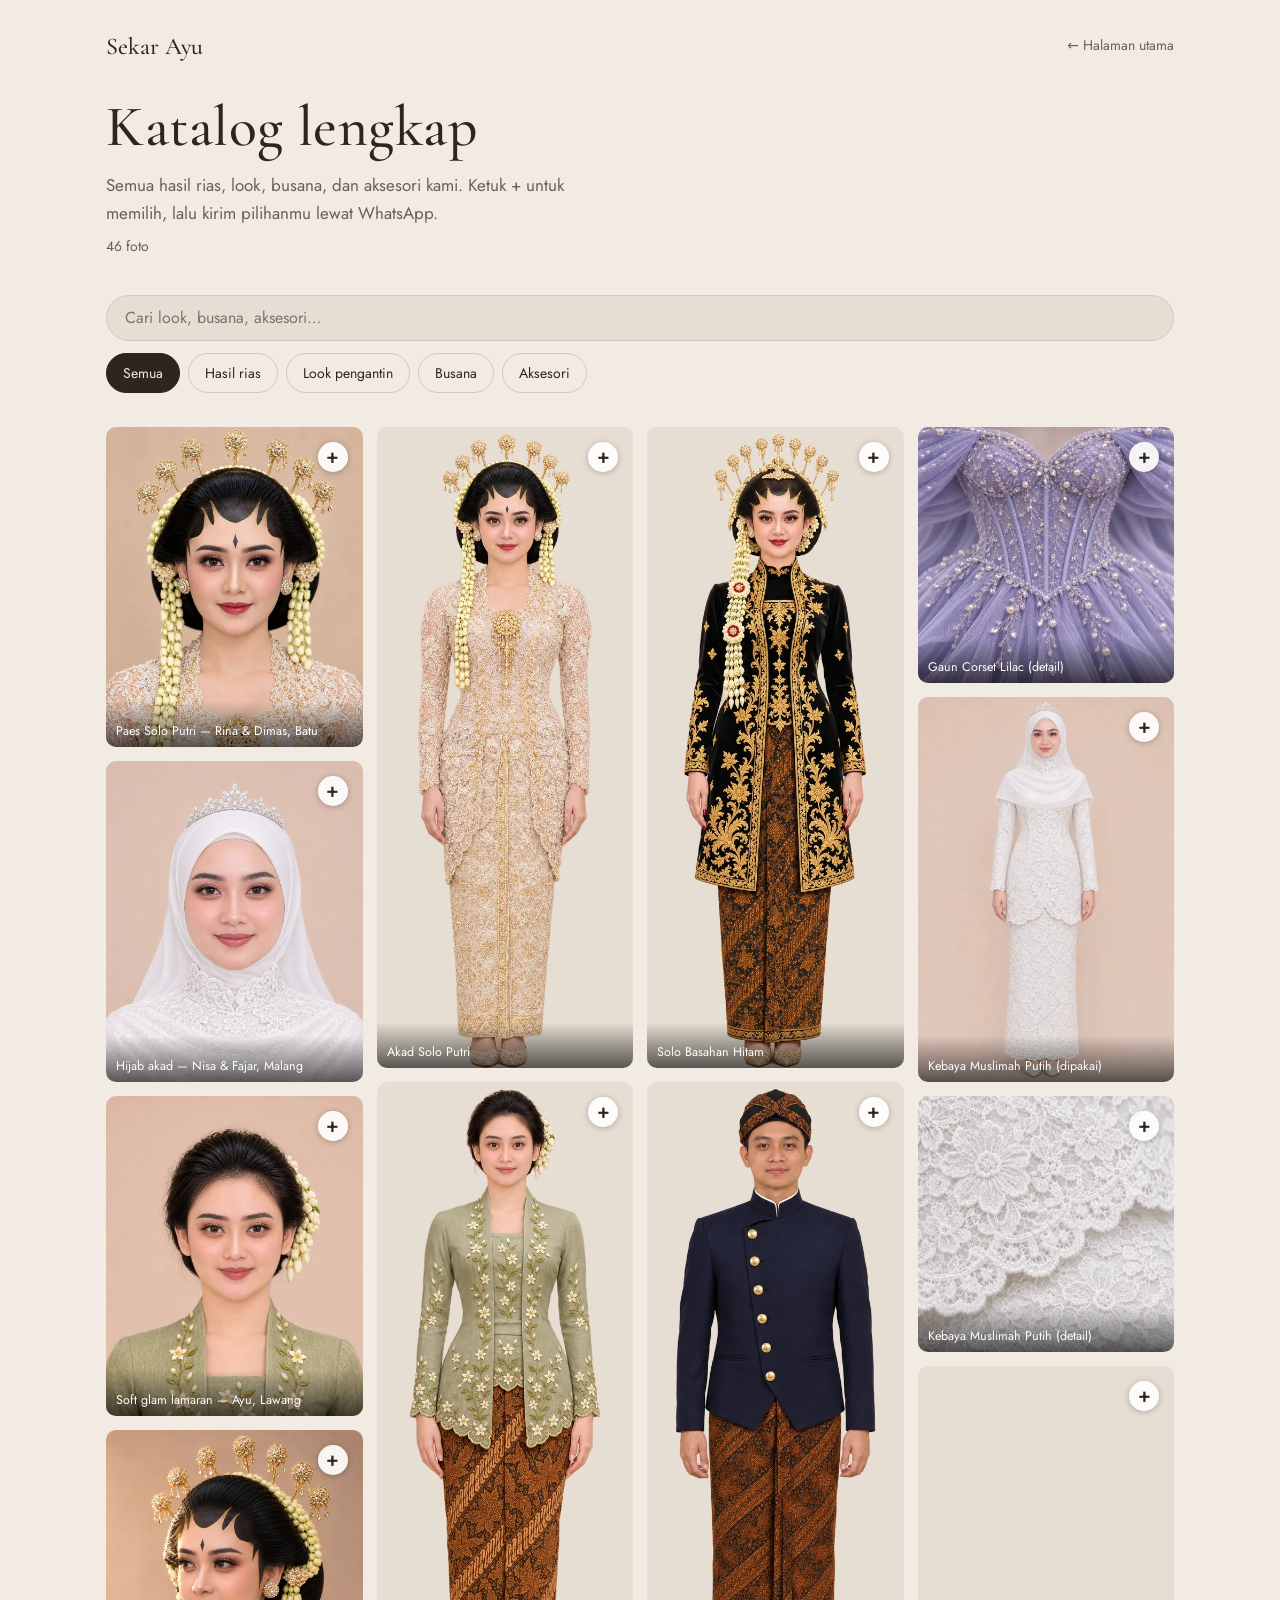
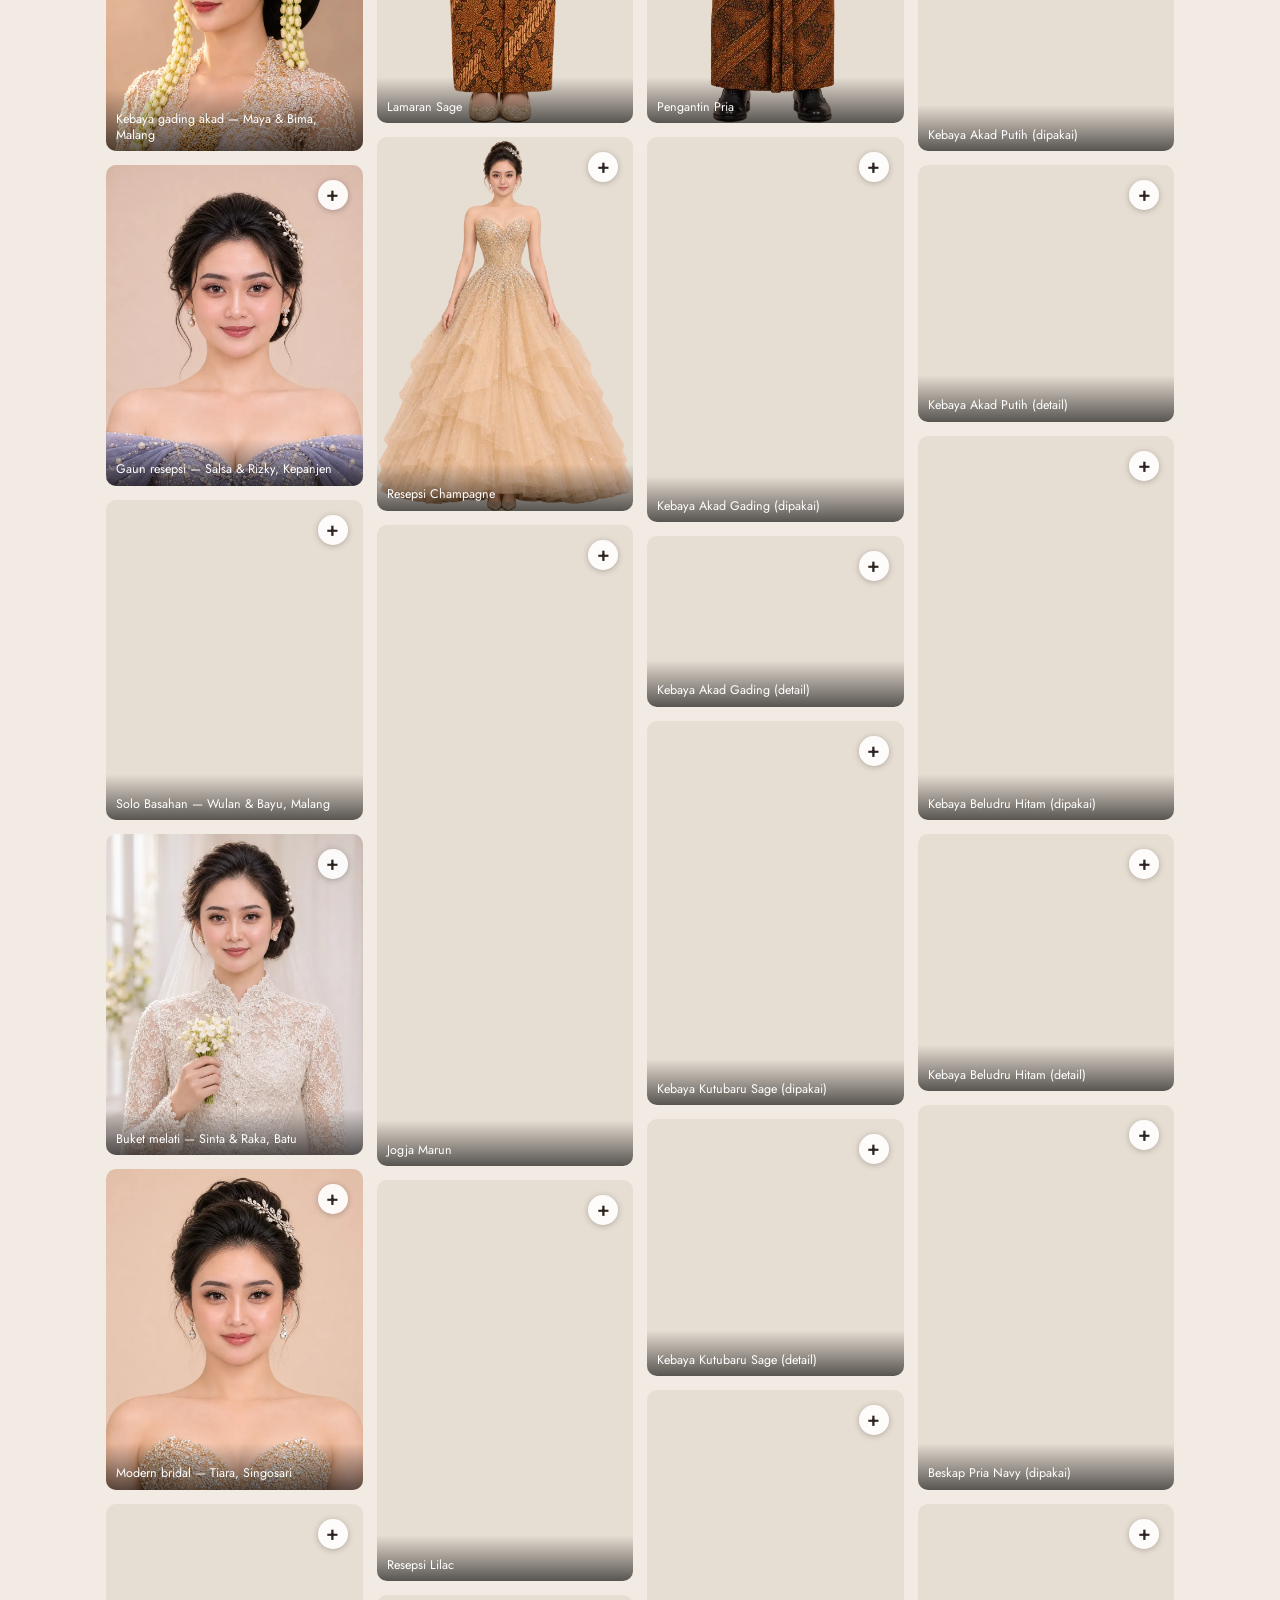
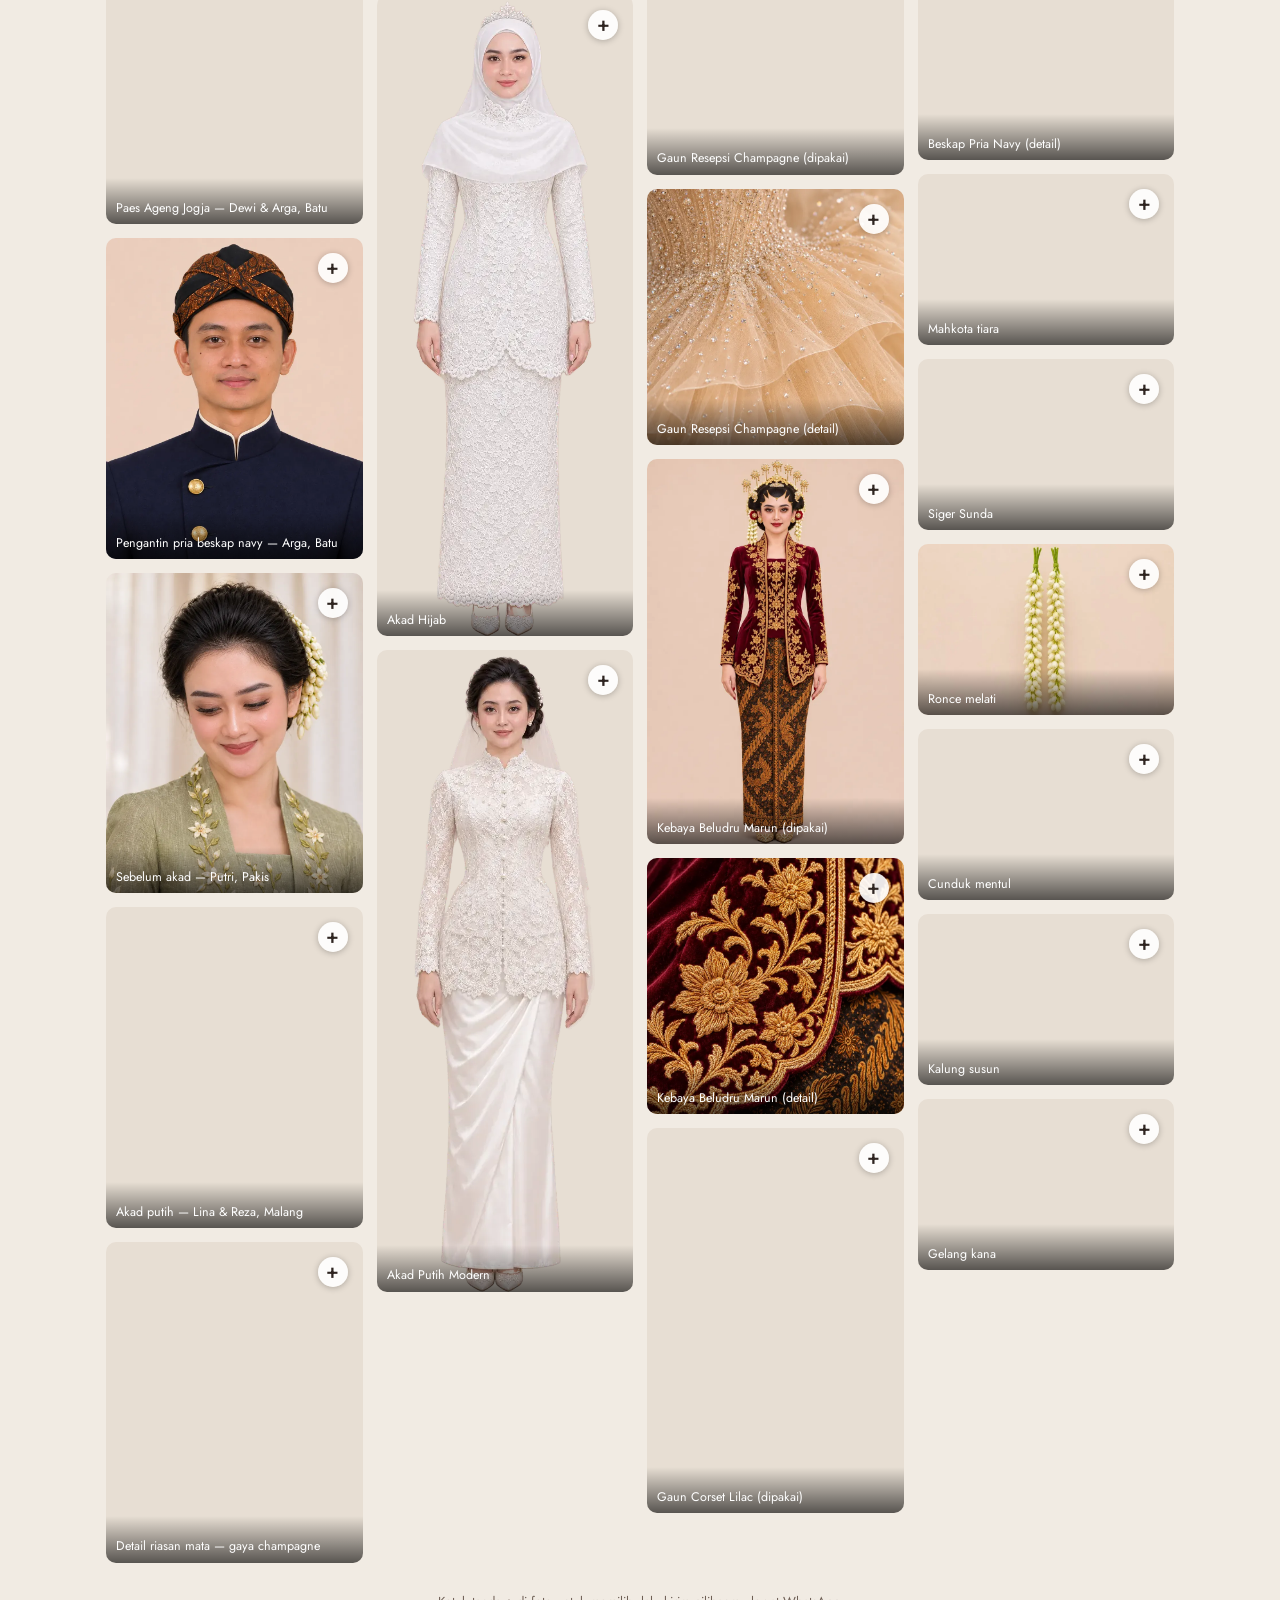
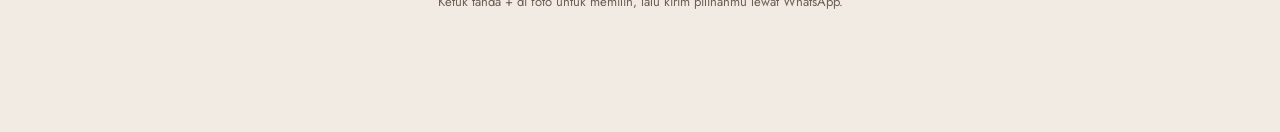
==== katalog.html @ 79b6143d "Add files via upload" ====
<!doctype html>
<html lang="id" data-tema="ivory">
<head>
<meta charset="utf-8">
<meta name="viewport" content="width=device-width, initial-scale=1, viewport-fit=cover">
<meta name="robots" content="index,follow">
<title>Katalog lengkap</title>
<meta name="description" content="Katalog lengkap hasil rias, look pengantin, busana, dan aksesori.">
<link rel="stylesheet" href="https://fonts.googleapis.com/css2?family=Cormorant+Garamond:wght@500;600&family=Jost:wght@300;400;500&display=swap">
<link rel="stylesheet" href="style.css">
<style>
  .kat { max-width: 1100px; margin: 0 auto; padding: calc(24px + env(safe-area-inset-top, 0px)) var(--gutter-r) calc(120px + env(safe-area-inset-bottom, 0px)) var(--gutter); }
  .kat-atas { display: flex; align-items: center; justify-content: space-between; gap: 12px; }
  .kat-brand { font: 500 24px var(--f-display); text-decoration: none; color: inherit; }
  .kat-kembali { font-size: 14px; color: var(--muted); text-decoration: none; min-height: 44px; display: inline-flex; align-items: center; }
  .kat-kepala { padding: 28px 0 8px; }
  .kat-kepala h1 { font-size: clamp(2.4rem, 8vw, 3.6rem); }
  .kat-hitung { color: var(--muted); font-size: 14px; margin-top: 8px; }
  .kat-alat { display: grid; gap: 12px; margin: 18px 0 20px; position: sticky; top: 0; z-index: 5; background: var(--bg); padding: 10px 0; }
  .kat-cari { width: 100%; min-height: 46px; border: 1px solid var(--line); border-radius: 999px; padding: 0 18px; background: var(--surface); color: var(--ink); font: 400 16px var(--f-body); }
  .kat-chip-baris { display: flex; gap: 8px; overflow-x: auto; padding-bottom: 4px; scrollbar-width: none; }
  .kat-chip-baris::-webkit-scrollbar { display: none; }
  .kat-chip { flex: none; min-height: 40px; padding: 0 16px; border-radius: 999px; border: 1px solid var(--line); background: transparent; color: var(--ink); font: 400 14px var(--f-body); cursor: pointer; }
  .kat-chip[aria-pressed="true"] { background: var(--ink); color: var(--bg); border-color: var(--ink); }
  .kat-grid { columns: 2; column-gap: 10px; }
  @media (min-width: 640px) { .kat-grid { columns: 3; column-gap: 14px; } }
  @media (min-width: 960px) { .kat-grid { columns: 4; } }
  .kat-kartu { break-inside: avoid; margin: 0 0 10px; position: relative; border-radius: 10px; overflow: hidden; background: var(--surface); }
  @media (min-width: 640px) { .kat-kartu { margin-bottom: 14px; } }
  .kat-buka { display: block; width: 100%; padding: 0; border: 0; background: none; cursor: zoom-in; }
  .kat-buka img { display: block; width: 100%; height: auto; }
  .kat-nama { position: absolute; left: 0; right: 0; bottom: 0; padding: 22px 10px 8px; color: #fff; font-size: 12.5px; line-height: 1.3; background: linear-gradient(transparent, rgba(0,0,0,.62)); pointer-events: none; text-align: left; }
  .kat-pilih { position: absolute; top: 8px; right: 8px; width: 44px; height: 44px; border-radius: 50%; border: 0; background: transparent; cursor: pointer; display: grid; place-items: center; }
  .kat-pilih span { width: 30px; height: 30px; border-radius: 50%; background: rgba(255,255,255,.9); color: #2E2420; display: grid; place-items: center; font: 500 20px/1 var(--f-body); box-shadow: 0 1px 6px rgba(0,0,0,.25); }
  .kat-pilih[aria-pressed="true"] span { background: var(--accent); color: var(--on-accent); }
  .kat-kartu.terpilih { outline: 3px solid var(--accent); outline-offset: -3px; }
  .kat-kosong { text-align: center; padding: 60px 0; color: var(--muted); display: grid; gap: 14px; justify-items: center; }
  .kat-bar { position: fixed; left: 0; right: 0; bottom: 0; z-index: 30; background: var(--bg); border-top: 1px solid var(--line); padding: 10px var(--gutter-r) calc(10px + env(safe-area-inset-bottom, 0px)) var(--gutter); display: none; }
  .kat-bar.tampil { display: block; }
  .kat-bar-isi { max-width: 1100px; margin: 0 auto; display: flex; gap: 10px; align-items: center; }
  .kat-bar-teks { flex: 1; font-size: 14px; line-height: 1.3; }
  .kat-bar-teks b { font-weight: 500; }
  .kat-hapus { background: none; border: 0; color: var(--muted); font: 400 14px var(--f-body); min-height: 44px; padding: 0 8px; cursor: pointer; text-decoration: underline; }
  .kat-lb { position: fixed; inset: 0; z-index: 80; background: rgba(20,14,10,.94); display: none; flex-direction: column; align-items: center; justify-content: center; padding: 56px 12px 16px; }
  .kat-lb.tampil { display: flex; }
  body.kat-lb-buka { overflow: hidden; }
  .kat-lb img { max-width: 100%; max-height: 72vh; max-height: 72svh; object-fit: contain; border-radius: 4px; user-select: none; -webkit-user-drag: none; }
  .kat-lb-cap { color: #fff; text-align: center; margin: 12px 0; font-size: 15px; max-width: 520px; }
  .kat-lb-cap small { display: block; opacity: .7; font-size: 13px; }
  .kat-lb-aksi { display: flex; gap: 10px; }
  .kat-lb-x, .kat-lb-p { position: absolute; border: 0; background: rgba(255,255,255,.14); color: #fff; width: 44px; height: 44px; border-radius: 50%; font-size: 24px; cursor: pointer; display: grid; place-items: center; }
  .kat-lb-x { top: 10px; right: 10px; } .kat-lb-p.k { left: 8px; top: 50%; } .kat-lb-p.n { right: 8px; top: 50%; }
  .kat-info { color: var(--muted); font-size: 13px; margin-top: 28px; text-align: center; }
  @media (prefers-reduced-motion: reduce) { * { scroll-behavior: auto !important; } }
</style>
</head>
<body>
<div class="kat">
  <div class="kat-atas">
    <a class="kat-brand" id="k-brand" href="index.html">Nama usaha</a>
    <a class="kat-kembali" href="index.html">← Halaman utama</a>
  </div>
  <header class="kat-kepala">
    <h1 id="k-judul">Katalog lengkap</h1>
    <p class="sub" id="k-sub"></p>
    <p class="kat-hitung" id="k-hitung" aria-live="polite"></p>
  </header>
  <div class="kat-alat" id="k-alat" hidden>
    <input class="kat-cari" id="k-cari" type="search" placeholder="Cari look, busana, aksesori…" aria-label="Cari di katalog" autocomplete="off">
    <div class="kat-chip-baris" id="k-chip" role="group" aria-label="Kategori"></div>
  </div>
  <div class="kat-grid" id="k-grid"></div>
  <div class="kat-kosong" id="k-kosong" hidden>
    <p id="k-kosong-teks">Belum ada foto di katalog.</p>
    <a class="btn btn-garis" href="index.html">Kembali ke halaman utama</a>
  </div>
  <p class="kat-info" id="k-info" hidden>Ketuk tanda + di foto untuk memilih, lalu kirim pilihanmu lewat WhatsApp.</p>
</div>

<div class="kat-bar" id="k-bar" role="region" aria-label="Pilihan kamu">
  <div class="kat-bar-isi">
    <div class="kat-bar-teks" id="k-bar-teks"></div>
    <button class="kat-hapus" id="k-hapus" type="button">Hapus</button>
    <a class="btn btn-kecil" id="k-kirim" href="#" target="_blank" rel="noopener">Kirim ke WhatsApp</a>
  </div>
</div>

<div class="kat-lb" id="k-lb" role="dialog" aria-modal="true" aria-label="Foto katalog">
  <button class="kat-lb-x" id="k-lb-x" type="button" aria-label="Tutup">×</button>
  <button class="kat-lb-p k" id="k-lb-k" type="button" aria-label="Foto sebelumnya">‹</button>
  <button class="kat-lb-p n" id="k-lb-n" type="button" aria-label="Foto berikutnya">›</button>
  <img id="k-lb-img" alt="">
  <p class="kat-lb-cap" id="k-lb-cap"></p>
  <div class="kat-lb-aksi"><button class="btn btn-kecil" id="k-lb-pilih" type="button">Pilih foto ini</button></div>
</div>

<script src="data.js"></script>
<script src="fitur.js"></script>
<script src="katalog-data.js"></script>
<script>
/* Halaman katalog lengkap (paket Premium). Foto dibuat dari folder katalog-asli lewat tools/buat_katalog.py → katalog-data.js.
   Pengaturan di data.js:  katalog: { judul, sub, indeks: true|false, tautan: true|false, maksPilihan: 20 } */
(function () {
  "use strict";
  var S = window.SITE, B = S.booking || {}, K = S.katalog || {}, DATA = window.MUA_KATALOG || { items: [], kategori: [] };
  var FITUR = window.MUA_FITUR ? window.MUA_FITUR.baca(S) : { katalog: true, statistik: true };
  var $ = function (s) { return document.querySelector(s); };
  var el = function (t, c, x) { var e = document.createElement(t); if (c) e.className = c; if (x != null) e.textContent = x; return e; };
  function store(k, v) { try { if (v === undefined) return localStorage.getItem(k); localStorage.setItem(k, v); } catch (e) { return null; } }

  document.documentElement.setAttribute("data-tema", S.tema || "ivory");
  document.title = (K.judul || "Katalog lengkap") + " — " + S.brand.nama;
  $("#k-brand").textContent = S.brand.nama;
  $("#k-judul").textContent = K.judul || "Katalog lengkap";
  $("#k-sub").textContent = K.sub || ""; $("#k-sub").hidden = !K.sub;
  if (K.indeks === false) $('meta[name="robots"]').setAttribute("content", "noindex,nofollow");   // katalog tertutup: tidak muncul di Google
  var meta = document.querySelector('meta[name="description"]');
  if (meta) meta.setAttribute("content", "Katalog lengkap " + S.brand.nama + ": hasil rias, look pengantin, busana, dan aksesori di " + S.brand.kota + ".");
  var base = (S.brand.url || "").replace(/\/?$/, "/");
  if (base !== "/" && K.indeks !== false) { var cn = document.createElement("link"); cn.rel = "canonical"; cn.href = base + "katalog.html"; document.head.appendChild(cn); }

  /* statistik anonim (jenis 'katalog' dan 'klik_wa'; sama seperti halaman lain) */
  var live = !!(B.supabaseUrl && B.supabaseAnonKey), vid = store("mua_vid");
  if (!vid) { vid = Math.random().toString(36).slice(2, 12) + Date.now().toString(36); store("mua_vid", vid); }
  function catat(jenis, label) {
    if (!FITUR.statistik || S.statistik === false || navigator.webdriver || store("mua_abaikan") === "1") return;
    label = label ? String(label).slice(0, 80) : null;
    if (live) {
      var k = B.supabaseAnonKey, h = { apikey: k, "Content-Type": "application/json", Prefer: "return=minimal" };
      if (/^eyJ/.test(k)) h.Authorization = "Bearer " + k;
      try { fetch(B.supabaseUrl.replace(/\/$/, "") + "/rest/v1/events", { method: "POST", keepalive: true, headers: h, body: JSON.stringify({ jenis: jenis, label: label, visitor: vid }) }).catch(function () {}); } catch (e) {}
    } else {
      var arr = []; try { arr = JSON.parse(store("mua_demo_events") || "[]"); } catch (e) {}
      arr.push({ t: Date.now(), jenis: jenis, label: label, visitor: vid }); store("mua_demo_events", JSON.stringify(arr.slice(-2000)));
    }
  }

  var items = DATA.items || [];
  if (!FITUR.katalog || !items.length) {
    var kosong = $("#k-kosong"); kosong.hidden = false;
    $("#k-kosong-teks").textContent = !FITUR.katalog ? "Katalog lengkap tersedia di paket Premium." : "Belum ada foto di katalog.";
    return;
  }
  var baru = true; try { baru = !sessionStorage.getItem("mua_kat_sesi"); sessionStorage.setItem("mua_kat_sesi", "1"); } catch (e) {}
  if (baru) catat("katalog", "dibuka");

  var MAKS = K.maksPilihan || 20, aktifKat = "", kata = "", tampil = [], idx = -1;
  var PILIH_KEY = "mua_katalog_pilih", pilih = [];
  try { pilih = JSON.parse(store(PILIH_KEY) || "[]").filter(function (id) { return items.some(function (i) { return i.id === id; }); }); } catch (e) {}
  function simpanPilih() { store(PILIH_KEY, JSON.stringify(pilih)); }
  function byId(id) { return items.filter(function (i) { return i.id === id; })[0]; }
  function terpilih(id) { return pilih.indexOf(id) >= 0; }

  $("#k-alat").hidden = false; $("#k-info").hidden = false;
  /* kategori */
  var kats = DATA.kategori && DATA.kategori.length ? DATA.kategori : items.reduce(function (a, i) { if (a.indexOf(i.kat) < 0) a.push(i.kat); return a; }, []);
  var chipBox = $("#k-chip");
  function chip(label, val) {
    var b = el("button", "kat-chip", label); b.type = "button"; b.setAttribute("aria-pressed", String(aktifKat === val)); b.dataset.val = val;
    b.addEventListener("click", function () { aktifKat = val; chipBox.querySelectorAll(".kat-chip").forEach(function (x) { x.setAttribute("aria-pressed", String(x.dataset.val === aktifKat)); }); gambar(); });
    chipBox.appendChild(b);
  }
  chip("Semua", ""); kats.forEach(function (k) { chip(k, k); });
  var t = null; $("#k-cari").addEventListener("input", function (e) { clearTimeout(t); var v = e.target.value; t = setTimeout(function () { kata = v.trim().toLowerCase(); gambar(); }, 120); });

  function gambar() {
    tampil = items.filter(function (i) { return (!aktifKat || i.kat === aktifKat) && (!kata || (i.nama + " " + i.kat).toLowerCase().indexOf(kata) >= 0); });
    var g = $("#k-grid"); g.textContent = "";
    tampil.forEach(function (it, n) {
      var f = el("figure", "kat-kartu" + (terpilih(it.id) ? " terpilih" : "")); f.dataset.id = it.id;
      var bt = el("button", "kat-buka"); bt.type = "button"; bt.setAttribute("aria-label", "Perbesar: " + it.nama);
      var im = el("img"); im.src = it.foto; im.alt = it.nama; im.loading = "lazy"; im.decoding = "async"; if (it.w && it.h) { im.width = it.w; im.height = it.h; }
      bt.appendChild(im); bt.addEventListener("click", function () { bukaLb(n); });
      var nm = el("figcaption", "kat-nama", it.nama);
      var p = el("button", "kat-pilih"); p.type = "button"; p.setAttribute("aria-pressed", String(terpilih(it.id))); p.setAttribute("aria-label", "Pilih " + it.nama);
      p.appendChild(el("span", null, terpilih(it.id) ? "✓" : "+"));
      p.addEventListener("click", function () { alih(it.id); });
      f.append(bt, nm, p); g.appendChild(f);
    });
    $("#k-hitung").textContent = tampil.length === items.length ? items.length + " foto" : tampil.length + " dari " + items.length + " foto";
    $("#k-kosong").hidden = tampil.length > 0; if (!tampil.length) $("#k-kosong-teks").textContent = "Tidak ada foto yang cocok dengan pencarian.";
    bar();
  }
  function alih(id) {
    var i = pilih.indexOf(id);
    if (i >= 0) pilih.splice(i, 1);
    else { if (pilih.length >= MAKS) { alert("Maksimal " + MAKS + " foto per pesan. Kirim dulu, lalu pilih lagi untuk yang berikutnya."); return; } pilih.push(id); }
    simpanPilih(); gambar(); lbUpdate();
  }
  function pesan() {
    var baris = pilih.map(function (id, n) { var it = byId(id); return (n + 1) + ". " + it.nama + " (" + it.kat + ")"; });
    return "Halo " + S.brand.nama + ", saya melihat katalog lengkap dan tertarik dengan:\n" + baris.join("\n") + "\n\nBisa tolong info ketersediaan tanggal dan paketnya? Terima kasih.";
  }
  function bar() {
    var b = $("#k-bar"); b.classList.toggle("tampil", pilih.length > 0);
    if (!pilih.length) return;
    $("#k-bar-teks").innerHTML = "<b>" + pilih.length + " foto dipilih</b><br><span style=\"color:var(--muted)\">dari maksimal " + MAKS + "</span>";
    $("#k-kirim").href = "https://wa.me/" + S.brand.whatsapp + "?text=" + encodeURIComponent(pesan());
  }
  $("#k-kirim").addEventListener("click", function () { catat("klik_wa", "Katalog: kirim " + pilih.length + " pilihan"); });
  $("#k-hapus").addEventListener("click", function () { pilih = []; simpanPilih(); gambar(); lbUpdate(); });

  /* lightbox */
  var lb = $("#k-lb"), lastFocus = null;
  function lbUpdate() {
    if (idx < 0) return; var it = tampil[idx]; if (!it) return;
    $("#k-lb-img").src = it.foto; $("#k-lb-img").alt = it.nama;
    $("#k-lb-cap").innerHTML = ""; var c = $("#k-lb-cap"); c.appendChild(document.createTextNode(it.nama)); c.appendChild(el("small", null, it.kat + " · " + (idx + 1) + " / " + tampil.length));
    $("#k-lb-pilih").textContent = terpilih(it.id) ? "✓ Terpilih (ketuk untuk batal)" : "Pilih foto ini";
  }
  function bukaLb(n) { lastFocus = document.activeElement; idx = n; lb.classList.add("tampil"); document.body.classList.add("kat-lb-buka"); lbUpdate(); $("#k-lb-x").focus(); }
  function tutupLb() { lb.classList.remove("tampil"); document.body.classList.remove("kat-lb-buka"); idx = -1; try { lastFocus && lastFocus.focus(); } catch (e) {} }
  function geser(d) { if (!tampil.length) return; idx = (idx + d + tampil.length) % tampil.length; lbUpdate(); }
  $("#k-lb-x").addEventListener("click", tutupLb); $("#k-lb-k").addEventListener("click", function () { geser(-1); }); $("#k-lb-n").addEventListener("click", function () { geser(1); });
  $("#k-lb-pilih").addEventListener("click", function () { if (tampil[idx]) alih(tampil[idx].id); });
  lb.addEventListener("click", function (e) { if (e.target === lb) tutupLb(); });
  document.addEventListener("keydown", function (e) {
    if (idx < 0) return;
    if (e.key === "Escape") tutupLb(); else if (e.key === "ArrowLeft") geser(-1); else if (e.key === "ArrowRight") geser(1);
    else if (e.key === "Tab") { var f = lb.querySelectorAll("button"), first = f[0], last = f[f.length - 1]; if (e.shiftKey && document.activeElement === first) { e.preventDefault(); last.focus(); } else if (!e.shiftKey && document.activeElement === last) { e.preventDefault(); first.focus(); } }
  });
  var sx = null; lb.addEventListener("touchstart", function (e) { sx = e.touches[0].clientX; }, { passive: true });
  lb.addEventListener("touchend", function (e) { if (sx == null) return; var dx = e.changedTouches[0].clientX - sx; if (Math.abs(dx) > 50) geser(dx < 0 ? 1 : -1); sx = null; });

  gambar();
})();
</script>
</body>
</html>
---- style.css ----
/* Layout: hero tengah (slider sebelum/sesudah) → barisan look → isi editorial satu kolom.
   Tema dipilih lewat data-tema di <html>; semua warna berasal dari token di bawah. */
:root, [data-tema="ivory"] {
  --bg: #F1EBE3;        /* kertas gading */
  --surface: #E7DED3;   /* kain blacu */
  --ink: #2E2420;       /* sogan tua */
  --muted: #6E5F55;
  --accent: #7D5C2C;    /* emas prada (kontras ≥4.5:1) */
  --on-accent: #FBF7F1;
  --line: #D5C8B8;
  --scrim: rgba(46, 36, 32, .42);
  color-scheme: light;
}
[data-tema="blush"] {
  --bg: #F5EBE8; --surface: #ECDAD5; --ink: #3A2629; --muted: #74585B;
  --accent: #984E58; --on-accent: #FFF8F6; --line: #E2CBC6; --scrim: rgba(58, 38, 41, .42);
}
[data-tema="sogan"] {
  --bg: #EADFCF; --surface: #DDCCB3; --ink: #35200F; --muted: #674B30;
  --accent: #84531F; --on-accent: #FFF6E8; --line: #CBB596; --scrim: rgba(53, 32, 15, .45);
}
[data-tema="noir"] {
  --bg: #161312; --surface: #221D1A; --ink: #EEE5D8; --muted: #A49686;
  --accent: #C9A45E; --on-accent: #1A1512; --line: #3A322C; --scrim: rgba(0, 0, 0, .6);
  color-scheme: dark;
}
:root {
  --f-display: "Cormorant Garamond", "Cormorant", "Didot", Georgia, serif;
  --f-body: "Jost", "Avenir Next", "Segoe UI", system-ui, sans-serif;
  --gutter: max(16px, env(safe-area-inset-left, 0px));
  --gutter-r: max(16px, env(safe-area-inset-right, 0px));
  --header-h: 60px;
  --maks: 1120px;
  --ease: cubic-bezier(.22, .7, .2, 1);
}

*, *::before, *::after { box-sizing: border-box; }
html { scroll-behavior: smooth; scroll-padding-top: var(--header-h); }
body {
  margin: 0; background: var(--bg); color: var(--ink);
  font: 400 17px/1.65 var(--f-body);
  -webkit-font-smoothing: antialiased;
  transition: background-color .4s, color .4s;
}
img { max-width: 100%; display: block; }
a { color: inherit; }
h1, h2, h3 { font-family: var(--f-display); font-weight: 500; line-height: 1.1; margin: 0; text-wrap: balance; letter-spacing: .01em; }
h2 { font-size: clamp(2.3rem, 5.4vw, 3.5rem); }
p { margin: 0; }
:focus-visible { outline: 2px solid var(--accent); outline-offset: 3px; }
[hidden] { display: none !important; }

.isi { max-width: var(--maks); margin-inline: auto; padding-left: var(--gutter); padding-right: var(--gutter-r); }
.blok { padding-block: clamp(64px, 10vw, 120px); }
.sub { color: var(--muted); margin-top: 12px; max-width: 52ch; }

/* ---------- tombol ---------- */
.btn {
  display: inline-flex; align-items: center; justify-content: center; gap: 8px;
  min-height: 48px; padding: 0 26px; border: 1px solid var(--accent); border-radius: 999px;
  background: var(--accent); color: var(--on-accent); font: 500 15px/1 var(--f-body); letter-spacing: .02em;
  text-decoration: none; cursor: pointer; transition: transform .2s var(--ease), background-color .2s;
}
.btn:hover { transform: translateY(-1px); }
.btn-garis { background: transparent; color: var(--ink); border-color: var(--line); }
.btn-kecil { min-height: 44px; padding: 0 18px; font-size: 14px; }
.btn-lebar { width: 100%; }
.ikon {
  width: 44px; height: 44px; border-radius: 50%; border: 1px solid var(--line); background: transparent;
  color: var(--ink); font-size: 24px; line-height: 1; cursor: pointer;
}
.ikon:hover { border-color: var(--accent); }

/* ---------- header ---------- */
body::before { content: ""; position: fixed; top: 0; right: 0; left: 0; height: env(safe-area-inset-top, 0px); z-index: 40; background: var(--bg); }
.top {
  position: sticky; top: env(safe-area-inset-top, 0px); z-index: 30;
  background: var(--bg); background: color-mix(in srgb, var(--bg) 88%, transparent);
  backdrop-filter: blur(10px); -webkit-backdrop-filter: blur(10px);
  border-bottom: 1px solid var(--line);
}
.top-in { height: var(--header-h); max-width: var(--maks); margin-inline: auto; padding-left: var(--gutter); padding-right: var(--gutter-r);
  display: flex; align-items: center; justify-content: space-between; gap: 16px; }
.logo { text-decoration: none; display: flex; align-items: baseline; gap: 8px; font-family: var(--f-display); font-weight: 600; font-size: 29px; white-space: nowrap; }
.logo small { font-family: var(--f-body); font-size: 12px; color: var(--muted); letter-spacing: .08em; }
.nav { display: flex; gap: 28px; font-size: 15px; }
.nav a { text-decoration: none; color: var(--muted); }
.nav a:hover { color: var(--ink); }
@media (max-width: 760px) { .nav { display: none; } .logo small { display: none; } }

/* ---------- hero: sebelum / sesudah ---------- */
.hero { padding: clamp(32px, 6vw, 64px) var(--gutter-r) clamp(48px, 7vw, 80px) var(--gutter); display: grid; justify-items: center; text-align: center; gap: 24px; }
.hero-teks { display: grid; gap: 12px; max-width: 760px; }
.hero-kota { color: var(--muted); font-size: 15px; letter-spacing: .06em; }
.hero h1 { font-size: clamp(2.5rem, 7vw, 5rem); }
.ba {
  --pos: 50%;
  position: relative; width: min(100%, 560px); aspect-ratio: 4 / 5; max-width: 100%;
  overflow: hidden; border-radius: 280px 280px 6px 6px;   /* lengkung gapura/cermin rias */
  background: var(--surface); cursor: ew-resize; touch-action: pan-y; user-select: none; -webkit-user-select: none;
}
.ba-img { position: absolute; top: 0; right: 0; bottom: 0; left: 0; width: 100%; height: 100%; object-fit: cover; pointer-events: none; }
.ba-atas { position: absolute; top: 0; right: 0; bottom: 0; left: 0; clip-path: inset(0 calc(100% - var(--pos)) 0 0); }
.ba-garis { position: absolute; top: 0; bottom: 0; left: var(--pos); width: 2px; margin-left: -1px; background: #fff; box-shadow: 0 0 0 1px rgba(0,0,0,.06); }
.ba-pegangan {
  position: absolute; top: 58%; left: 50%; width: 52px; height: 52px; margin: -26px 0 0 -26px; border-radius: 50%;
  background: #fff; box-shadow: 0 4px 18px rgba(0,0,0,.18);
}
.ba-pegangan::before, .ba-pegangan::after {
  content: ""; position: absolute; top: 50%; width: 0; height: 0; border: 7px solid transparent; margin-top: -7px;
}
.ba-pegangan::before { left: 9px; border-right-color: #2E2420; }
.ba-pegangan::after { right: 9px; border-left-color: #2E2420; }
.ba-label { position: absolute; bottom: 16px; padding: 6px 14px; border-radius: 999px; font-size: 13px; letter-spacing: .04em;
  background: rgba(255,255,255,.82); color: #2E2420; transition: opacity .2s; }
.ba-label-kiri { left: 16px; }
.ba-label-kanan { right: 16px; }
.ba-range { position: absolute; width: 1px; height: 1px; opacity: 0; pointer-events: none; }
.ba:has(.ba-range:focus-visible) { outline: 2px solid var(--accent); outline-offset: 4px; }
.hero-samping { display: grid; gap: 20px; justify-items: center; }
.hero-ket { display: grid; gap: 4px; color: var(--muted); font-size: 14px; }
.hero-ket > span:first-child { color: var(--ink); }
.hero-petunjuk { font-size: 13px; opacity: .85; max-width: 30ch; }
.hero-aksi { display: flex; flex-wrap: wrap; justify-content: center; gap: 12px; }
.ba { border-radius: 50% 50% 6px 6px / 26% 26% 6px 6px; }   /* lengkung cermin rias */
@media (min-width: 1000px) {
  .hero {
    grid-template-columns: minmax(0, 1fr) auto minmax(0, 1fr); align-items: end; text-align: left; gap: 48px;
    max-width: 1320px; margin-inline: auto; padding-top: 32px;
  }
  .hero-teks { align-self: center; justify-self: start; }
  .hero h1 { font-size: clamp(2.8rem, 4.2vw, 4.2rem); }
  .ba { width: min(540px, calc((100vh - var(--header-h) - 72px) * .8)); width: min(540px, calc((100svh - var(--header-h) - 72px) * .8)); }
  .hero-samping { justify-items: start; padding-bottom: 8px; }
  .hero-aksi { flex-direction: column; align-items: stretch; justify-content: start; }
}

/* ---------- tentang ---------- */
.tentang { border-top: 1px solid var(--line); }
.tentang-grid { display: grid; gap: 28px 64px; grid-template-columns: 1fr; }
.tentang-teks { display: grid; gap: 16px; max-width: 60ch; }
.keahlian { list-style: none; margin: 0; padding: 0; display: flex; flex-wrap: wrap; gap: 8px; }
.keahlian li { padding: 6px 14px; border: 1px solid var(--line); border-radius: 999px; font-size: 14px; color: var(--muted); }
@media (min-width: 860px) {
  .tentang-grid { grid-template-columns: 5fr 7fr; }
  .tentang-grid h2 { grid-row: span 2; }
}

/* ---------- paket (daftar harga bergaya menu) ---------- */
.paket { margin-top: 40px; border-top: 1px solid var(--ink); }
.paket-row { display: grid; gap: 8px 32px; padding-block: 28px; border-bottom: 1px solid var(--line); grid-template-columns: 1fr; }
.paket-nama { font-family: var(--f-display); font-weight: 600; font-size: 2.1rem; }
.paket-catatan { font-size: 13px; color: var(--accent); margin-top: 4px; }
.paket-isi { margin: 0; padding: 0; list-style: none; color: var(--muted); font-size: 15px; display: grid; gap: 2px; }
.paket-harga { font-variant-numeric: tabular-nums; white-space: nowrap; }
.paket-harga small { display: block; font-size: 12px; color: var(--muted); }
.paket-harga strong { font-weight: 400; font-size: 1.25rem; }
@media (min-width: 800px) {
  .paket-row { grid-template-columns: 4fr 5fr 3fr; align-items: start; }
  .paket-harga { text-align: right; }
}

/* ---------- look: barisan pengantin ---------- */
.look { background: var(--surface); border-block: 1px solid var(--line); }
.look-wrap { display: grid; grid-template-columns: 1fr; max-width: 1320px; margin-inline: auto; }
.look-stage {
  position: relative; overflow: hidden; isolation: isolate; height: max(540px, min(76vh, 720px)); height: max(540px, min(76svh, 720px));
  touch-action: pan-y; user-select: none; -webkit-user-select: none;
}
.look-head { position: absolute; z-index: 30; top: 24px; left: var(--gutter); right: var(--gutter-r); display: grid; gap: 6px; transition: opacity .4s; }
.look-head p { color: var(--muted); font-size: 14px; max-width: 34ch; }
.look-track { position: absolute; top: 0; right: 0; bottom: 72px; left: 0; }
.look-model {
  position: absolute; bottom: 0; left: 50%; height: 74%; aspect-ratio: 2 / 5; max-width: none;
  padding: 0; border: 0; background: none; cursor: pointer;
  transform-origin: 50% 100%; transform: translateX(-50%);
  transition: transform .8s var(--ease), filter .6s, opacity .6s;
}
.look-model img { width: 100%; height: 100%; object-fit: contain; object-position: 50% 100%; pointer-events: none; position: relative; z-index: 1; }
.look-model::after {
  content: ""; position: absolute; left: 18%; right: 18%; bottom: -8px; height: 18px; border-radius: 50%;
  background: radial-gradient(closest-side, rgba(40, 28, 20, .22), transparent); z-index: 0;
}
.look-model[data-k="0"] { cursor: zoom-in; }
.look-model.lompat { transition: none; }
.look-stage.fokus .look-head { opacity: 0; }
.look-stage.fokus .look-model:not([data-k="0"]) { opacity: 0 !important; pointer-events: none; }
.look-stage.fokus .look-model[data-k="0"] { cursor: zoom-out; }
.look-fokus { position: absolute; z-index: 31; top: 20px; left: var(--gutter); right: var(--gutter-r); display: flex; align-items: center; justify-content: space-between; gap: 12px; }
.look-fokus span { color: var(--muted); font-variant-numeric: tabular-nums; font-size: 13px; letter-spacing: .08em; margin-right: 8px; }
.look-fokus strong { font-family: var(--f-display); font-weight: 500; font-size: 2rem; }
.look-nav { position: absolute; z-index: 30; bottom: 14px; left: 50%; transform: translateX(-50%); display: flex; align-items: center; gap: 14px; }
.look-hitung { white-space: nowrap; font-variant-numeric: tabular-nums; font-size: 14px; color: var(--muted); min-width: 5ch; text-align: center; letter-spacing: .06em; }

.look-side { padding: 28px var(--gutter-r) 40px var(--gutter); background: var(--bg); }
.look-side-judul { font-size: 13px; color: var(--muted); letter-spacing: .06em; padding-bottom: 12px; border-bottom: 1px solid var(--line); margin-bottom: 18px; }
.look-side-isi { display: grid; gap: 12px; }
.look-side-isi.ganti { animation: pudar .45s; }
.look-kat { font-size: 13px; color: var(--accent); }
.look-side h3 { font-size: 2.2rem; }
.look-ringkas { color: var(--muted); font-size: 15px; }
.look-items { list-style: none; margin: 6px 0 0; padding: 0; border-top: 1px solid var(--line); }
.look-items li { border-bottom: 1px solid var(--line); }
.look-item { width: 100%; display: grid; grid-template-columns: 56px minmax(0, 1fr) auto; align-items: center; gap: 14px; padding: 10px 0;
  background: none; border: 0; color: var(--ink); text-align: left; font: inherit; }
button.look-item { cursor: pointer; }
button.look-item:hover .look-item-nama { text-decoration: underline; text-underline-offset: 3px; }
.look-item-foto { width: 56px; height: 56px; border-radius: 4px; background: var(--surface); overflow: hidden; display: grid; place-items: center; }
.look-item-foto img { width: 100%; height: 100%; object-fit: cover; }
.look-item-foto img.contain { object-fit: contain; padding: 4px; }
.look-item-foto span { font-family: var(--f-display); font-weight: 500; font-size: 1.55rem; color: var(--muted); }
.look-item small { display: block; font-size: 12px; color: var(--muted); }
.look-item-nama { font-size: 15px; }
.look-item-panah { color: var(--muted); font-size: 20px; }
.look-harga { font-variant-numeric: tabular-nums; margin-top: 6px; }
.look-harga small { color: var(--muted); font-size: 13px; margin-right: 6px; }
.rak-nomor { font-variant-numeric: tabular-nums; font-size: 13px; color: var(--muted); letter-spacing: .1em; }
@media (min-width: 960px) {
  .look-wrap { grid-template-columns: minmax(0, 1fr) 360px; }
  .look-stage { height: max(600px, min(calc(100vh - var(--header-h)), 820px)); height: max(600px, min(calc(100svh - var(--header-h)), 820px)); }
  .look-model { height: 80%; }
  .look-head { top: 40px; }
  .look-side { border-left: 1px solid var(--line); padding: 40px 32px; align-self: stretch; display: grid; align-content: center; }
}
@media (max-width: 959px) {
  .look-head h2 { font-size: 2rem; }
  .look-head p { font-size: 13px; }
}

/* ---------- panel detail ---------- */
.panel-latar { position: fixed; top: 0; right: 0; bottom: 0; left: 0; z-index: 50; background: var(--scrim); }
.panel {
  position: fixed; z-index: 51; background: var(--bg); color: var(--ink); overflow-y: auto;
  right: 0; top: 0; bottom: 0; width: min(520px, 100%);
  padding: calc(20px + env(safe-area-inset-top, 0px)) max(24px, env(safe-area-inset-right, 0px)) calc(24px + env(safe-area-inset-bottom, 0px)) 24px;
  animation: masukKanan .45s var(--ease);
}
@keyframes masukKanan { from { transform: translateX(40px); opacity: 0; } }
@keyframes masukBawah { from { transform: translateY(60px); opacity: 0; } }
@media (max-width: 640px) {
  .panel { top: auto; width: 100%; max-height: 90vh; max-height: 90svh; border-radius: 20px 20px 0 0; animation-name: masukBawah;
    padding-left: max(20px, env(safe-area-inset-left, 0px)); padding-right: max(20px, env(safe-area-inset-right, 0px)); }
}
.panel-tutup { display: flex; gap: 6px; align-items: center; margin-left: auto; background: none; border: 0; color: var(--muted); font: 14px var(--f-body); cursor: pointer; min-height: 40px; }
.panel-tutup span { font-size: 22px; }
.panel-isi { display: grid; gap: 14px; }
.panel h3 { font-size: 2.4rem; }
.panel p { color: var(--muted); }
.spek { display: grid; grid-template-columns: auto 1fr; gap: 6px 20px; margin: 4px 0 0; font-size: 15px; padding-block: 14px; border-block: 1px solid var(--line); }
.spek dt { color: var(--muted); }
.spek dd { margin: 0; font-variant-numeric: tabular-nums; }
.tab { display: flex; gap: 20px; border-bottom: 1px solid var(--line); overflow-x: auto; }
.tab button { background: none; border: 0; padding: 10px 0; font: 400 15px var(--f-body); color: var(--muted); cursor: pointer; border-bottom: 2px solid transparent; margin-bottom: -1px; white-space: nowrap; }
.tab button[aria-selected="true"] { color: var(--ink); border-color: var(--accent); }
.tab-foto { aspect-ratio: 300 / 440; background: var(--surface); border-radius: 4px; overflow: hidden; max-width: 100%; }
.tab-foto img { width: 100%; height: 100%; object-fit: cover; animation: pudar .35s; }
@keyframes pudar { from { opacity: 0; } }

/* ---------- aksesori ---------- */
.aks { margin-top: 40px; display: grid; gap: 28px 20px; grid-template-columns: repeat(2, minmax(0, 1fr)); }
.aks figure { margin: 0; display: grid; gap: 10px; }
.aks .aks-foto { background: var(--surface); aspect-ratio: 10 / 7; display: grid; place-items: center; border-radius: 4px; overflow: hidden; max-width: 100%; }
.aks .aks-foto img { width: 100%; height: 100%; object-fit: contain; }
.aks .aks-foto img[src$=".svg"] { padding: 14px; }
.aks .aks-foto img[src$=".jpg"], .aks .aks-foto img[src$=".webp"] { object-fit: cover; }
.aks figcaption strong { font-weight: 500; display: block; }
.aks figcaption span { font-size: 14px; color: var(--muted); }
@media (min-width: 760px) { .aks { grid-template-columns: repeat(3, minmax(0, 1fr)); } }

/* ---------- galeri ---------- */
.galeri { margin-top: 40px; display: grid; gap: 16px; grid-template-columns: repeat(2, minmax(0, 1fr)); }
.galeri figure { margin: 0; display: grid; gap: 8px; }
.galeri img { aspect-ratio: 4 / 5; width: 100%; object-fit: cover; border-radius: 4px; background: var(--surface); }
.galeri figcaption { font-size: 13px; color: var(--muted); }
@media (min-width: 760px) {
  .galeri { grid-template-columns: repeat(3, minmax(0, 1fr)); gap: 24px; }
  .galeri figure:nth-child(3n+2) { transform: translateY(40px); }
  .galeri { padding-bottom: 40px; }
}

/* ---------- testimoni ---------- */
.testi-blok { border-block: 1px solid var(--line); }
.testi { display: grid; gap: 40px; grid-template-columns: 1fr; }
.testi blockquote { margin: 0; display: grid; gap: 14px; }
.testi blockquote p { font-family: var(--f-display); font-weight: 500; font-size: 1.75rem; line-height: 1.3; }
.testi cite { font-style: normal; font-size: 14px; color: var(--muted); }
@media (min-width: 860px) { .testi { grid-template-columns: repeat(3, 1fr); } }

/* ---------- booking ---------- */
.booking { background: var(--surface); }
.booking-grid { display: grid; gap: 40px; grid-template-columns: 1fr; }
@media (min-width: 900px) { .booking-grid { grid-template-columns: 1fr 1fr; gap: 72px; } }
.kal { margin-top: 28px; background: var(--bg); border-radius: 6px; padding: 18px; max-width: 460px; }
.kal-head { display: flex; align-items: center; justify-content: space-between; }
.kal-bulan { font-family: var(--f-display); font-weight: 500; font-size: 1.75rem; }
.kal-hari, .kal-grid { display: grid; grid-template-columns: repeat(7, minmax(0, 1fr)); gap: 4px; text-align: center; }
.kal-hari { margin-top: 14px; font-size: 12px; color: var(--muted); }
.kal-grid { margin-top: 6px; }
.kal-grid button {
  aspect-ratio: 1; border: 1px solid transparent; border-radius: 50%; background: none; color: var(--ink);
  font: 400 15px var(--f-body); font-variant-numeric: tabular-nums; cursor: pointer; padding: 0;
}
.kal-grid button:hover:not(:disabled) { border-color: var(--accent); }
.kal-grid button:disabled { cursor: not-allowed; color: var(--muted); opacity: .45; }
.kal-grid button.penuh { opacity: 1; color: var(--muted); text-decoration: line-through; background: var(--surface); }
.kal-grid button.hari-ini { border-color: var(--line); }
.kal-grid button[aria-pressed="true"] { background: var(--accent); color: var(--on-accent); border-color: var(--accent); }
.kal-legenda { margin-top: 12px; font-size: 13px; color: var(--muted); display: flex; align-items: center; gap: 6px; flex-wrap: wrap; }
.dot { width: 10px; height: 10px; border-radius: 50%; display: inline-block; }
.dot-kosong { border: 1px solid var(--accent); }
.dot-penuh { background: var(--muted); opacity: .5; margin-left: 10px; }

.form { display: grid; gap: 18px; align-content: start; }
.field { display: grid; gap: 6px; }
.field label { font-size: 14px; color: var(--muted); }
.opsional { opacity: .7; }
.field input, .field select, .field textarea {
  width: 100%; min-height: 48px; padding: 10px 14px; border: 1px solid var(--line); border-radius: 6px;
  background: var(--bg); color: var(--ink); font: 400 16px var(--f-body);
}
.field input:focus, .field select:focus, .field textarea:focus { outline: none; border-color: var(--accent); }
.field-info { font-size: 14px; min-height: 1em; }
.field-info.ok { color: var(--accent); }
.field-info.no, .form-error { color: #B23A3A; }
[data-tema="noir"] .field-info.no, [data-tema="noir"] .form-error { color: #E58A80; }
.form-error:empty, .field-info:empty { display: none; }
.form-catatan { font-size: 13px; color: var(--muted); text-align: center; }

/* ---------- faq ---------- */
.faq-isi { max-width: 820px; }
.faq { margin-top: 32px; border-top: 1px solid var(--line); }
.faq details { border-bottom: 1px solid var(--line); }
.faq summary { cursor: pointer; list-style: none; padding: 20px 36px 20px 0; position: relative; font-size: 18px; }
.faq summary::-webkit-details-marker { display: none; }
.faq summary::after { content: "+"; position: absolute; right: 4px; top: 16px; font-size: 24px; color: var(--accent); transition: transform .3s; }
.faq details[open] summary::after { transform: rotate(45deg); }
.faq details p { padding-bottom: 20px; color: var(--muted); max-width: 62ch; }

/* ---------- footer ---------- */
.kaki { background: var(--ink); color: var(--bg); padding-block: 56px calc(96px + env(safe-area-inset-bottom, 0px)); font-size: 15px; }
.kaki-grid { display: grid; gap: 24px; grid-template-columns: 1fr; }
.kaki-grid p { opacity: .8; }
.kaki-logo { font-family: var(--f-display); font-weight: 500; font-size: 2.2rem; opacity: 1 !important; }
.kaki-link { display: grid; gap: 0; align-content: start; }
.kaki-link a { text-decoration: none; display: flex; align-items: center; min-height: 44px; }
.kaki-link a:hover { text-decoration: underline; }
@media (min-width: 800px) { .kaki-grid { grid-template-columns: 2fr 2fr 1.5fr; } }

/* ---------- tombol WA melayang ---------- */
.wa-float {
  position: fixed; z-index: 35; right: calc(18px + env(safe-area-inset-right, 0px)); bottom: calc(18px + env(safe-area-inset-bottom, 0px));
  width: 58px; height: 58px; border-radius: 50%; background: #25D366; color: #fff; display: grid; place-items: center;
  box-shadow: 0 8px 24px rgba(0,0,0,.2);
}
.wa-float svg { width: 30px; height: 30px; }

/* ---------- panel demo ---------- */
.demo {
  position: fixed; z-index: 36; left: calc(14px + env(safe-area-inset-left, 0px)); bottom: calc(18px + env(safe-area-inset-bottom, 0px));
  background: var(--bg); color: var(--ink); border: 1px solid var(--line); border-radius: 14px; padding: 8px 14px;
  font-size: 13px; box-shadow: 0 8px 24px rgba(0,0,0,.12);
}
.demo summary { cursor: pointer; min-height: 36px; display: flex; align-items: center; list-style: none; }
.demo summary::-webkit-details-marker { display: none; }
.demo summary::after { content: "▴"; margin-left: 8px; color: var(--muted); }
.demo[open] summary::after { content: "▾"; }
.demo-isi { display: grid; gap: 8px; padding: 6px 0 4px; }
.demo-judul { color: var(--muted); font-size: 12px; }
.demo-tema { display: flex; gap: 6px; }
.demo-tema button { width: 32px; height: 32px; border-radius: 50%; border: 2px solid transparent; cursor: pointer; padding: 0; }
.demo-tema button[aria-pressed="true"] { border-color: var(--ink); }
.demo-switch { display: flex; gap: 6px; align-items: center; cursor: pointer; }

@media (prefers-reduced-motion: reduce) {
  *, *::before, *::after { animation: none !important; transition: none !important; scroll-behavior: auto !important; }
}

/* tombol jeda carousel */
.ikon-kecil { width: 44px; height: 44px; display: grid; place-items: center; padding: 0; }
.ikon-kecil svg { width: 14px; height: 14px; }
#look-jeda .i-putar { display: none; }
#look-jeda[aria-pressed="true"] .i-putar { display: block; }
#look-jeda[aria-pressed="true"] .i-jeda { display: none; }

/* error per kolom */
.field-error { font-size: 14px; color: #B23A3A; }
.field-error:empty { display: none; }
[data-tema="noir"] .field-error { color: #E58A80; }
.field [aria-invalid="true"] { border-color: #B23A3A; }

/* bar CTA menempel di HP */
.cta-bar { display: none; }
@media (max-width: 759px) {
  .cta-bar {
    display: flex; align-items: center; gap: 12px; position: fixed; z-index: 34; left: 0; right: 0; bottom: 0;
    padding: 10px max(16px, env(safe-area-inset-right, 0px)) calc(10px + env(safe-area-inset-bottom, 0px)) max(16px, env(safe-area-inset-left, 0px));
    background: var(--bg); background: color-mix(in srgb, var(--bg) 90%, transparent); backdrop-filter: blur(12px); -webkit-backdrop-filter: blur(12px);
    border-top: 1px solid var(--line); transition: transform .3s var(--ease);
  }
  .cta-bar.sembunyi { transform: translateY(110%); }
  .cta-bar .btn { flex: 1; }
  .cta-bar .cta-wa { flex: none; width: 48px; height: 48px; border-radius: 50%; background: #25D366; color: #fff; display: grid; place-items: center; }
  .cta-bar .cta-wa svg { width: 26px; height: 26px; }
  .wa-float { display: none; }
  .demo { bottom: calc(82px + env(safe-area-inset-bottom, 0px)); }
  .kaki { padding-bottom: calc(110px + env(safe-area-inset-bottom, 0px)); }
}
.kal-grid button { min-height: 44px; }

/* ---------- lightbox galeri ---------- */
.galeri-btn { all: unset; display: block; cursor: zoom-in; border-radius: 4px; }
.galeri-btn:focus-visible { outline: 2px solid var(--accent); outline-offset: 3px; }
body.lb-buka { overflow: hidden; }
.lb { position: fixed; top: 0; right: 0; bottom: 0; left: 0; z-index: 80; background: rgba(20, 14, 10, .92); display: grid; place-items: center; touch-action: pan-y; }
.lb[hidden] { display: none; }
.lb-fig { margin: 0; display: grid; gap: 10px; justify-items: center; max-width: min(92vw, 720px); padding: 56px 0 24px; }
.lb-img { max-width: 100%; max-height: 74vh; max-height: 74svh; object-fit: contain; border-radius: 4px; background: #2a201a; animation: pudar .3s; user-select: none; -webkit-user-drag: none; }
.lb-cap { margin: 0; color: #F1EBE3; font-size: 14px; text-align: center; }
.lb-hitung { margin: 0; color: #CDBFB0; font-size: 12px; letter-spacing: .08em; }
.lb-btn { position: absolute; width: 48px; height: 48px; border-radius: 50%; border: 1px solid rgba(241, 235, 227, .35); background: rgba(20, 14, 10, .55); color: #F1EBE3; font: 22px/1 var(--f-body); cursor: pointer; display: grid; place-items: center; }
.lb-btn:hover { background: rgba(241, 235, 227, .18); }
.lb-btn:focus-visible { outline: 2px solid #F1EBE3; outline-offset: 2px; }
.lb-tutup { top: max(12px, env(safe-area-inset-top, 0px)); right: max(12px, env(safe-area-inset-right, 0px)); }
.lb-prev { left: max(8px, env(safe-area-inset-left, 0px)); top: 50%; transform: translateY(-50%); }
.lb-next { right: max(8px, env(safe-area-inset-right, 0px)); top: 50%; transform: translateY(-50%); }
@media (max-width: 759px) { .lb-prev, .lb-next { top: auto; bottom: max(14px, env(safe-area-inset-bottom, 0px)); transform: none; } .lb-prev { left: 24px; } .lb-next { right: 24px; } .lb-fig { padding-bottom: 80px; } }
@media (prefers-reduced-motion: reduce) { .lb-img { animation: none; } }

/* target sentuh 44px */
.logo { padding-block: 1px; }
.faq summary { min-height: 44px; display: flex; align-items: center; }

/* kuota per tanggal: tanggal yang masih punya slot tapi tinggal sedikit */
.kal-grid button { position: relative; }
.kal-grid button.sebagian::after { content: ""; position: absolute; left: 50%; bottom: 7px; width: 5px; height: 5px; margin-left: -2.5px; border-radius: 50%; background: var(--accent); }
.kal-grid button.sebagian[aria-pressed="true"]::after { background: var(--on-accent); }
.dot-sebagian { background: var(--accent); width: 5px; height: 5px; margin-right: 4px; vertical-align: middle; }
#legenda-sebagian { display: inline-flex; align-items: center; margin-left: 10px; }
#legenda-sebagian[hidden] { display: none; }

/* ---------- label kecil di atas judul ---------- */
.kicker { font-size: 13px; letter-spacing: .14em; text-transform: uppercase; color: var(--accent); margin-bottom: 10px; }
.link-kecil { background: none; border: 0; padding: 0; min-height: 44px; color: var(--muted); font: 400 14px var(--f-body); text-decoration: underline; text-underline-offset: 3px; cursor: pointer; }

/* ---------- kuis ---------- */
.kuis-blok { border-top: 1px solid var(--line); }
.kuis-isi { max-width: 820px; }
.kuis { margin-top: 28px; display: grid; gap: 14px; justify-items: start; }
.kuis-bar { width: 100%; height: 3px; background: var(--line); border-radius: 3px; overflow: hidden; }
.kuis-bar i { display: block; height: 100%; background: var(--accent); transition: width .4s var(--ease); }
.kuis-langkah { font-size: 13px; color: var(--muted); }
.kuis-tanya { font-size: clamp(1.75rem, 4.4vw, 2.4rem); outline: none; }
.kuis-pilihan { display: grid; gap: 10px; width: 100%; }
.kuis-opsi { width: 100%; min-height: 56px; text-align: left; padding: 12px 18px; border: 1px solid var(--line); border-radius: 12px; background: var(--bg); color: var(--ink); font: 400 16px var(--f-body); cursor: pointer; transition: border-color .2s, transform .2s var(--ease); }
.kuis-opsi:hover { border-color: var(--accent); transform: translateX(3px); }
.kuis-opsi[aria-pressed="true"] { border-color: var(--accent); box-shadow: inset 3px 0 0 var(--accent); }
.kuis-hasil { width: 100%; display: grid; grid-template-columns: minmax(0, 1fr); gap: 20px; align-items: center; animation: pudar .4s; }
@media (min-width: 640px) { .kuis-hasil { grid-template-columns: 200px minmax(0, 1fr); gap: 32px; } }
.kuis-foto { background: var(--surface); border-radius: 120px 120px 8px 8px; height: 320px; display: grid; place-items: end center; overflow: hidden; padding-top: 16px; }
.kuis-foto img { height: 100%; width: auto; object-fit: contain; }
@media (max-width: 639px) { .kuis-foto { height: 280px; max-width: 220px; width: 100%; justify-self: center; } }
.kuis-teks h3 { font-size: clamp(2.2rem, 5.5vw, 2.9rem); outline: none; }
.kuis-teks .sub { margin-top: 8px; }
.kuis-alasan-judul { font-size: 13px; color: var(--muted); margin-top: 16px; }
.kuis-alasan { margin: 6px 0 0; padding: 0; list-style: none; display: flex; flex-wrap: wrap; gap: 6px; }
.kuis-alasan li { font-size: 13px; border: 1px solid var(--line); border-radius: 999px; padding: 4px 12px; }
.kuis-aksi { display: flex; flex-wrap: wrap; gap: 10px; margin-top: 20px; }
.kuis-alt { width: 100%; display: flex; flex-wrap: wrap; gap: 10px; align-items: center; border-top: 1px solid var(--line); padding-top: 14px; }
.kuis-alt .kuis-alasan-judul { width: 100%; margin: 0; }
.kuis-alt-btn { display: inline-flex; align-items: center; gap: 10px; min-height: 56px; padding: 6px 16px 6px 6px; border: 1px solid var(--line); border-radius: 999px; background: var(--bg); color: var(--ink); font: 400 14px var(--f-body); cursor: pointer; }
.kuis-alt-btn:hover { border-color: var(--accent); }
.kuis-alt-btn img { width: 44px; height: 44px; object-fit: contain; object-position: center top; background: var(--surface); border-radius: 50%; }

/* ---------- persiapan ---------- */
.persiapan { border-top: 1px solid var(--line); }
.persiapan-tab { margin-top: 28px; }
.persiapan-tab button { min-height: 44px; font-size: 16px; }
.pp { padding-top: 28px; }
.pp-grid { display: grid; gap: 32px; }
@media (min-width: 900px) { .pp-grid { grid-template-columns: 320px minmax(0, 1fr); gap: 64px; } }
.timeline { list-style: none; margin: 0; padding: 0; }
.timeline li { display: grid; grid-template-columns: 64px minmax(0, 1fr); gap: 16px; position: relative; padding-bottom: 18px; }
.timeline li::before { content: ""; position: absolute; left: 76px; top: 10px; bottom: -4px; width: 1px; background: var(--line); }
.timeline li::after { content: ""; position: absolute; left: 72px; top: 6px; width: 9px; height: 9px; border-radius: 50%; background: var(--bg); border: 1px solid var(--accent); }
.timeline li.akhir::before { display: none; }
.timeline li.akhir::after { background: var(--accent); }
.timeline time { font: 500 1.5rem/1.2 var(--f-display); font-variant-numeric: tabular-nums; }
.timeline li > div { padding-left: 14px; }
.timeline strong { font-weight: 500; }
.timeline p { font-size: 14px; color: var(--muted); }
.timeline .kemarin { font-size: 12px; color: var(--accent); }
.jadwal-aksi { display: flex; flex-wrap: wrap; gap: 10px; margin-top: 8px; }
.cek-atas { display: grid; gap: 16px; max-width: 520px; }
.opsional { color: var(--muted); font-size: 13px; }
.cek-progres { display: flex; align-items: center; gap: 8px; font-size: 14px; color: var(--muted); }
.cek-progres strong { font: 500 1.75rem var(--f-display); color: var(--ink); }
.cek-bar { flex: 1; max-width: 220px; height: 3px; background: var(--line); border-radius: 3px; overflow: hidden; margin-left: 8px; }
.cek-bar i { display: block; height: 100%; width: 0; background: var(--accent); transition: width .3s; }
.cek-list { display: grid; gap: 8px; margin-top: 24px; }
@media (min-width: 760px) { .cek-list { grid-template-columns: repeat(2, minmax(0, 1fr)); gap: 12px 40px; } }
.cek-grup { padding: 14px 0; border-top: 1px solid var(--line); }
.cek-grup.kini { border-top: 2px solid var(--accent); }
.cek-grup h3 { font-size: 1.5rem; display: flex; align-items: baseline; gap: 10px; flex-wrap: wrap; }
.cek-grup h3 small { font: 400 13px var(--f-body); color: var(--muted); }
.cek-kini { font: 500 11px var(--f-body); font-style: normal; letter-spacing: .08em; text-transform: uppercase; color: var(--on-accent); background: var(--accent); border-radius: 999px; padding: 3px 10px; }
.cek-grup ul { list-style: none; margin: 8px 0 0; padding: 0; }
.cek-grup li { display: flex; gap: 12px; align-items: flex-start; }
.cek-grup input { width: 20px; height: 20px; margin: 12px 0 0; accent-color: var(--accent); flex: none; }
.cek-grup label { padding: 10px 0; font-size: 15px; cursor: pointer; flex: 1; }
.cek-grup input:checked + label { color: var(--muted); text-decoration: line-through; text-decoration-color: var(--line); }
.cek-catatan { text-align: left; margin-top: 12px; }
.jadwal-form .form-catatan { text-align: left; }

/* panel demo: pilih paket */
.demo-paket { display: flex; gap: 4px; background: var(--surface); border-radius: 999px; padding: 3px; }
.demo-paket button { flex: 1; min-height: 32px; border: 0; border-radius: 999px; background: none; color: var(--muted); font: 500 12px var(--f-body); cursor: pointer; padding: 0 10px; }
.demo-paket button[aria-pressed="true"] { background: var(--accent); color: var(--on-accent); }
.demo-paket-isi { font-size: 11px; color: var(--muted); max-width: 230px; line-height: 1.45; }
.demo-admin { font-size: 12px; color: var(--accent); }
.ls-bagikan { justify-self: center; }
.nav a { padding: 10px 4px; display: inline-flex; align-items: center; min-height: 44px; }


/* ---------- filter galeri, testimoni tangkapan layar, lencana bukti hero ---------- */
.galeri-filter { margin-top: 24px; display: flex; flex-wrap: wrap; gap: 8px; }
.chip { all: unset; box-sizing: border-box; min-height: 44px; padding: 0 18px; display: inline-flex; align-items: center; cursor: pointer;
  border: 1px solid var(--line); border-radius: 999px; font-size: 14px; color: var(--muted); background: transparent; transition: background .2s, color .2s, border-color .2s; }
.chip:hover { border-color: var(--accent); color: var(--ink); }
.chip[aria-pressed="true"] { background: var(--ink); border-color: var(--ink); color: var(--bg); }
.chip:focus-visible { outline: 2px solid var(--accent); outline-offset: 3px; }
.galeri-filter[hidden], .testi-shot-wrap[hidden], .hero-bukti[hidden] { display: none; }

.testi-shot-wrap { margin-top: 56px; display: grid; gap: 20px; }
.testi-shot-wrap h3 { font-family: var(--f-display); font-weight: 500; font-size: 1.55rem; }
.testi-shot { display: flex; gap: 16px; overflow-x: auto; -webkit-overflow-scrolling: touch; scroll-snap-type: x mandatory; padding-bottom: 8px; }
.testi-shot figure { margin: 0; flex: 0 0 min(62%, 220px); scroll-snap-align: start; display: grid; gap: 8px; }
.testi-shot img { width: 100%; aspect-ratio: 9 / 16; object-fit: cover; border: 1px solid var(--line); border-radius: 10px; background: var(--surface); }
.testi-shot figcaption { font-size: 13px; color: var(--muted); }
@media (min-width: 860px) {
  .testi-shot { display: grid; grid-template-columns: repeat(4, minmax(0, 1fr)); overflow: visible; }
  .testi-shot figure { flex: none; }
}

.hero-bukti { list-style: none; margin: 8px 0 0; padding: 14px 0 0; border-top: 1px solid var(--line); display: flex; flex-wrap: wrap; justify-content: center; gap: 8px 28px; }
.hero-bukti li { display: grid; justify-items: center; gap: 2px; text-align: center; }
.hero-bukti strong { font-family: var(--f-display); font-weight: 500; font-size: 1.65rem; line-height: 1.1; color: var(--ink); }
.hero-bukti span { font-size: 12.5px; letter-spacing: .02em; color: var(--muted); }
@media (min-width: 860px) { .hero-bukti { justify-content: flex-start; } }

/* video look */
.btn-video { margin-top: 10px; width: 100%; min-height: 44px; border: 1px solid var(--line, #d8cfc2); border-radius: 999px; background: transparent; color: inherit; font: inherit; font-weight: 500; cursor: pointer; }
.btn-video:hover { background: rgba(0,0,0,.04); }
.vid-modal { position: fixed; inset: 0; z-index: 200; background: rgba(0,0,0,.82); display: flex; align-items: center; justify-content: center; padding: 16px; }
.vid-kotak { position: relative; max-height: 100%; display: flex; flex-direction: column; align-items: center; gap: 8px; }
.vid-kotak video { max-height: calc(100vh - 90px); max-width: 100%; aspect-ratio: 9 / 16; border-radius: 12px; background: #000; }
.vid-tutup { position: absolute; top: 8px; right: 8px; width: 40px; height: 40px; border-radius: 50%; border: 0; background: rgba(0,0,0,.6); color: #fff; font-size: 26px; line-height: 1; cursor: pointer; }
.vid-cap { color: #fff; font-size: 13px; margin: 0; opacity: .85; }
body.vid-buka { overflow: hidden; }

/* bagian video peragaan */
.video-grid { display: grid; gap: 16px; justify-content: center; margin-top: 20px; grid-template-columns: repeat(auto-fit, minmax(0, 320px)); }
.video-grid.n1 { grid-template-columns: minmax(0, 340px); }
.video-kartu { margin: 0; }
.video-kartu video { width: 100%; aspect-ratio: 9 / 16; object-fit: cover; border-radius: 16px; background: #000; display: block; }
.video-kartu figcaption { margin-top: 8px; display: flex; flex-direction: column; gap: 2px; font-size: 14px; }
.video-kartu figcaption span { opacity: .7; font-size: 13px; }
.video-blok .isi { text-align: center; }
.video-blok .sub { margin-inline: auto; }
.video-kartu figcaption { align-items: center; }

.galeri-lebih { margin-top: 24px; text-align: center; }
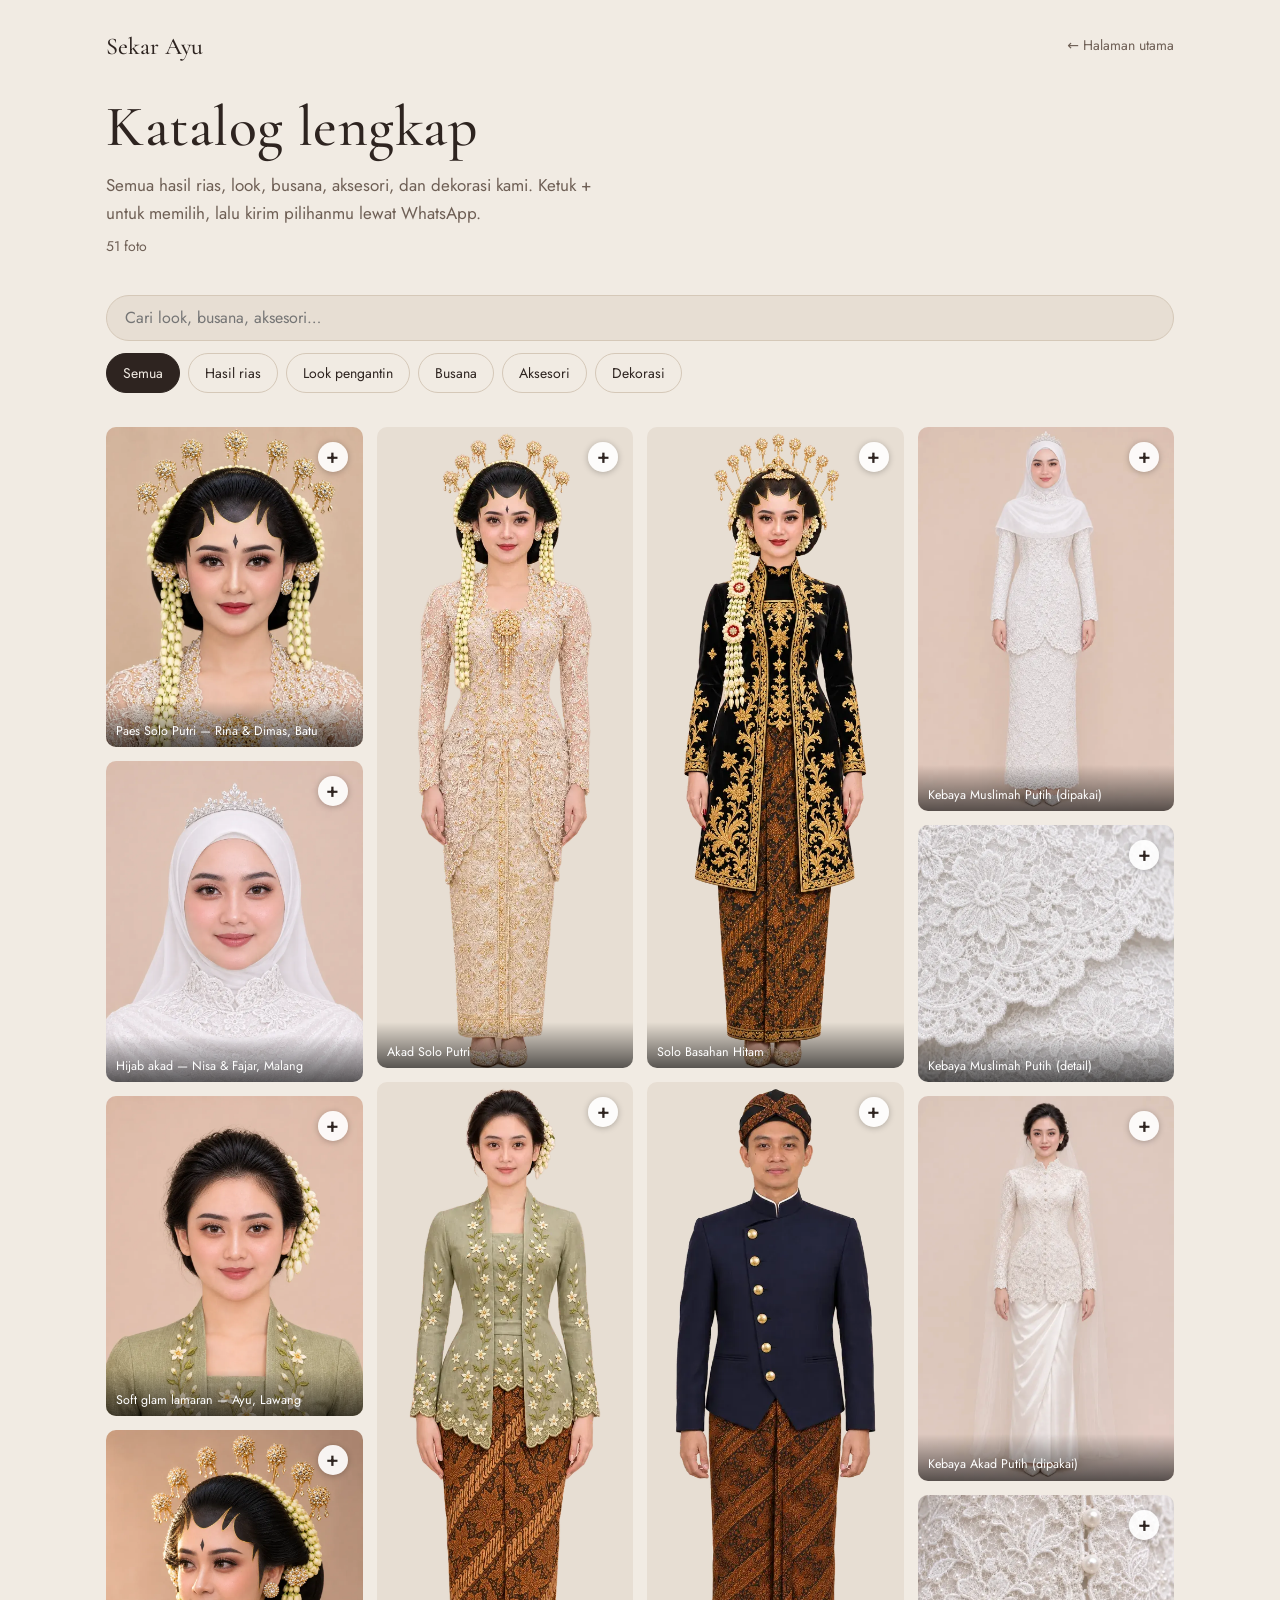
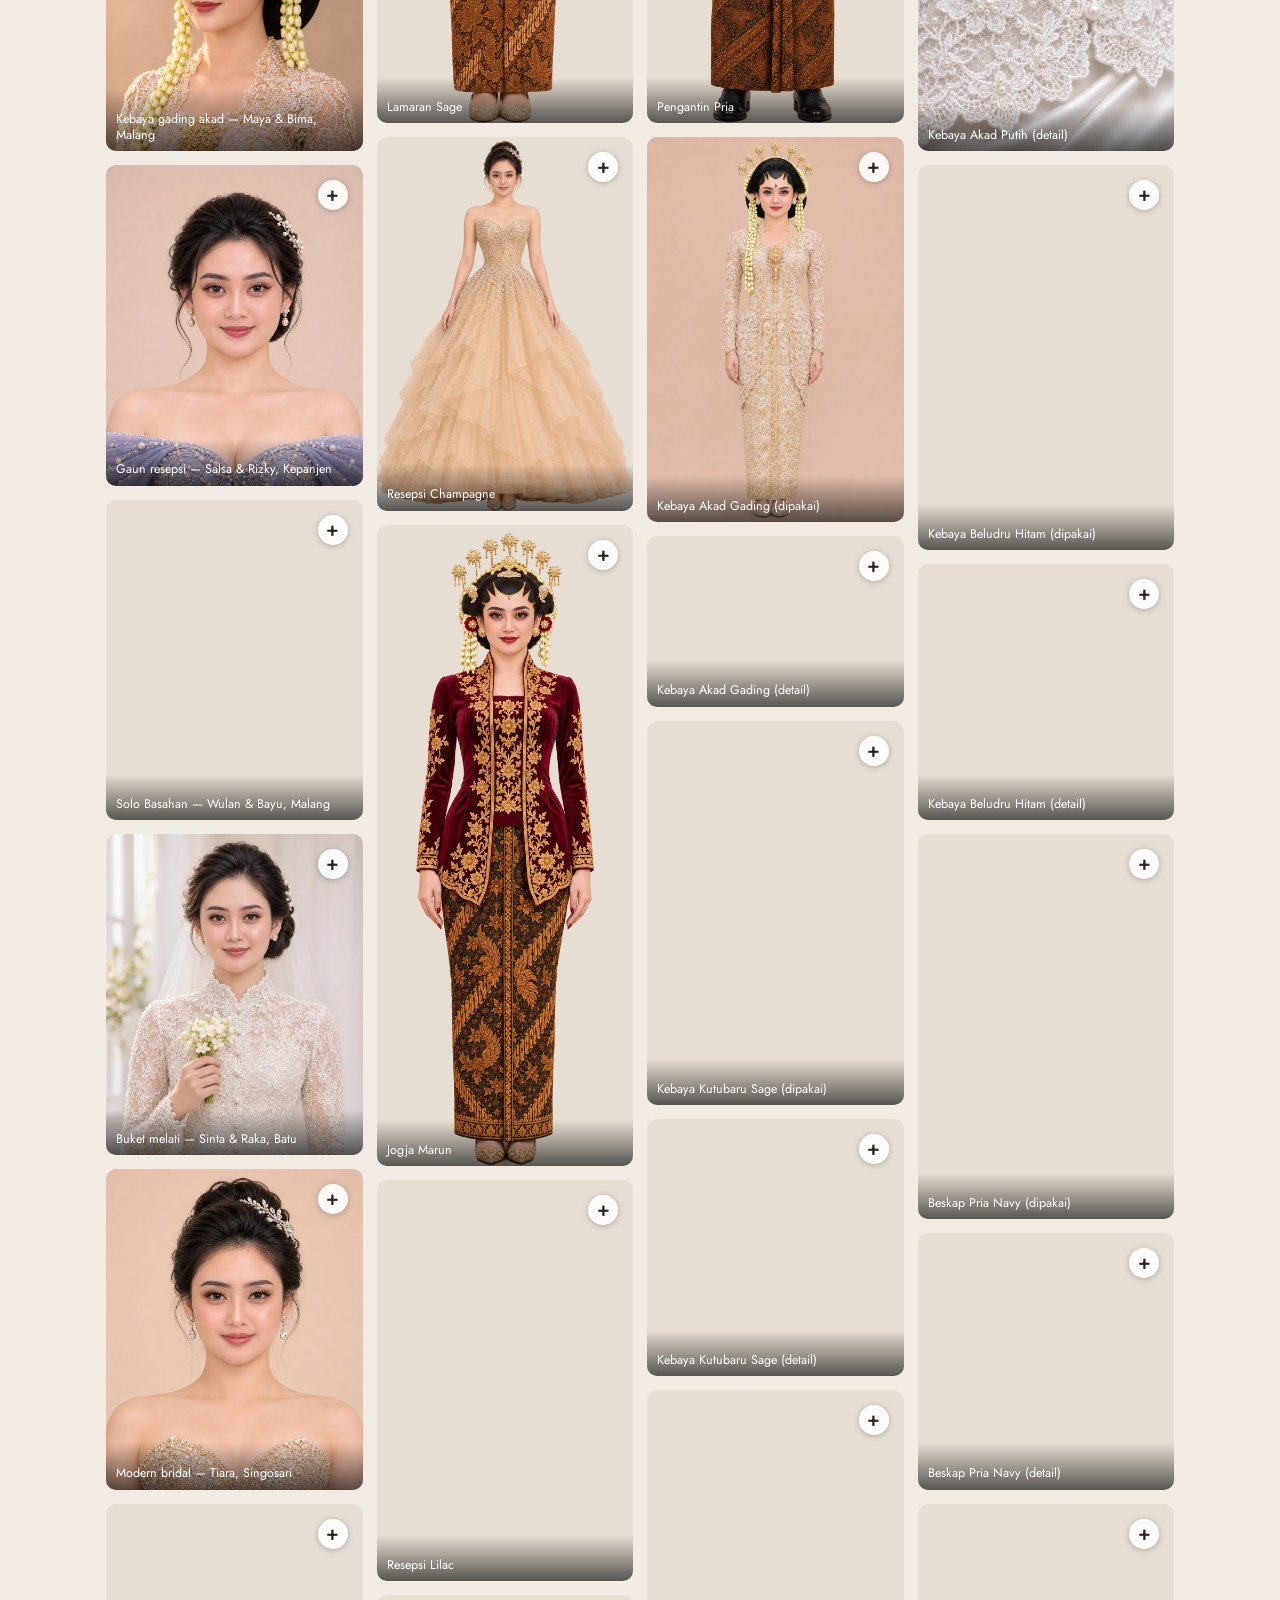
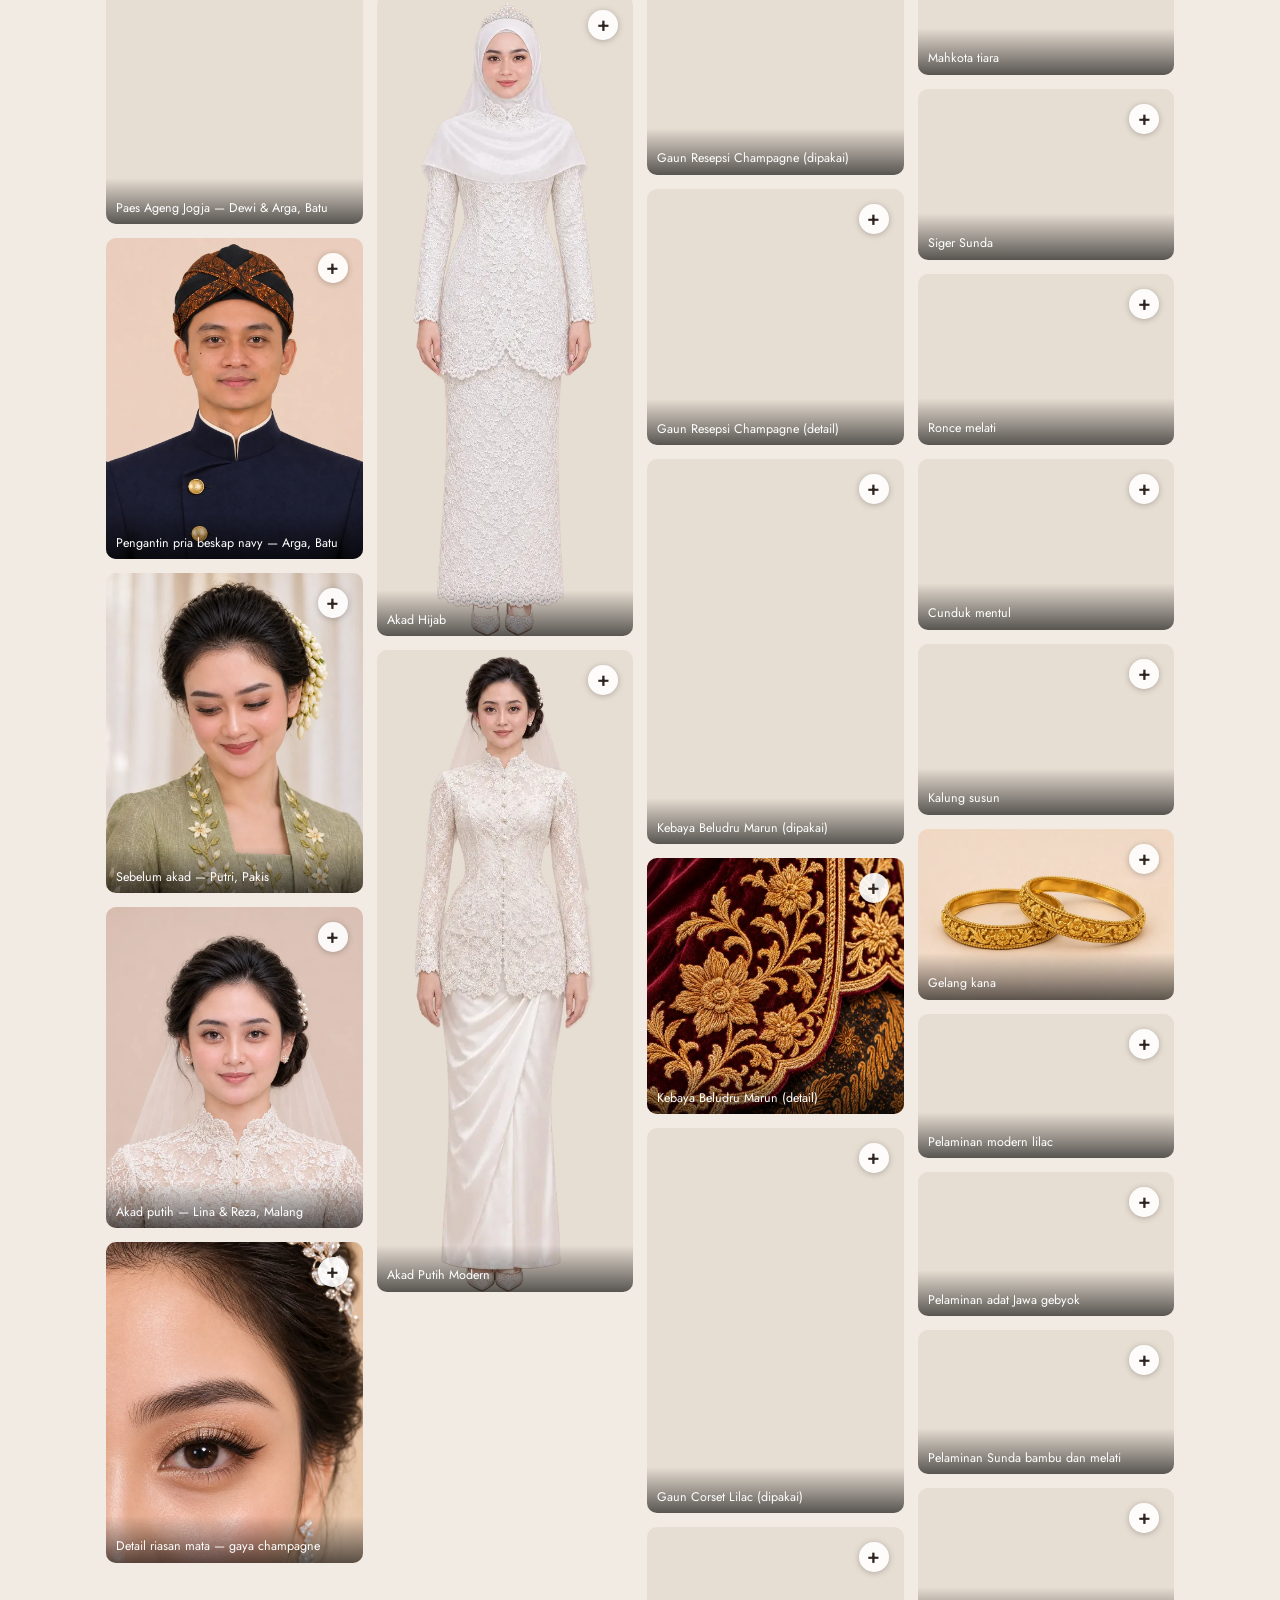
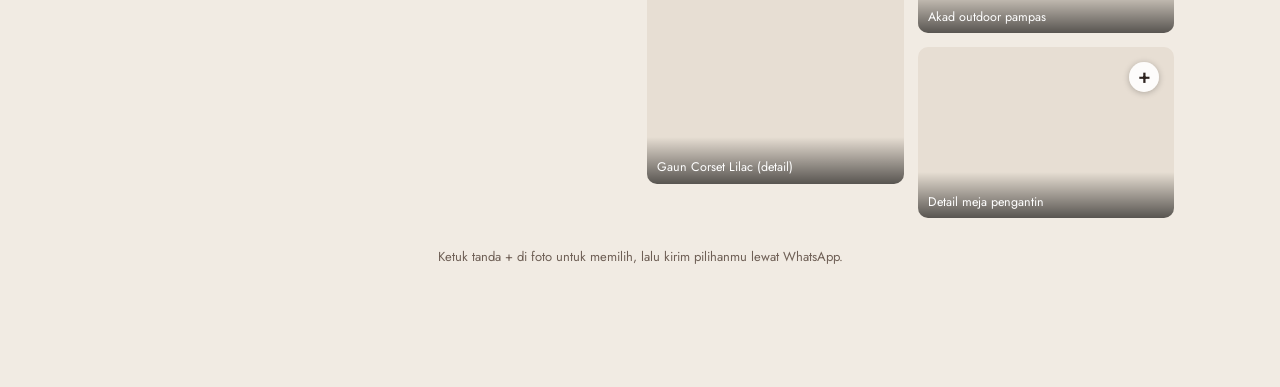
==== commit dc3540f6: "Add files via upload" ====
--- a/katalog.html
+++ b/katalog.html
@@ -161,6 +161,7 @@
     chipBox.appendChild(b);
   }
   chip("Semua", ""); kats.forEach(function (k) { chip(k, k); });
+  try { var qk = (location.search.match(/[?&]kat=([^&]+)/) || [])[1]; qk = qk ? decodeURIComponent(qk) : ""; if (qk && kats.indexOf(qk) >= 0) { aktifKat = qk; chipBox.querySelectorAll(".kat-chip").forEach(function (x) { x.setAttribute("aria-pressed", String(x.dataset.val === aktifKat)); }); } } catch (e) {}
   var t = null; $("#k-cari").addEventListener("input", function (e) { clearTimeout(t); var v = e.target.value; t = setTimeout(function () { kata = v.trim().toLowerCase(); gambar(); }, 120); });
 
   function gambar() {
--- a/style.css
+++ b/style.css
@@ -569,3 +569,20 @@
 .video-kartu figcaption { align-items: center; }
 
 .galeri-lebih { margin-top: 24px; text-align: center; }
+
+/* slide dekorasi (Premium) */
+.dekor-blok .isi { text-align: center; }
+.dekor-blok .sub { margin-inline: auto; }
+.dekor { margin-top: 20px; }
+.dekor-track { display: flex; align-items: flex-start; gap: 14px; overflow-x: auto; scroll-snap-type: x mandatory; -webkit-overflow-scrolling: touch; scrollbar-width: none; padding-bottom: 2px; border-radius: 16px; }
+.dekor-track::-webkit-scrollbar { display: none; }
+.dekor-track:focus-visible { outline: 2px solid var(--accent); outline-offset: 3px; }
+.dekor-slide { margin: 0; flex: 0 0 min(100%, 760px); scroll-snap-align: center; text-align: left; }
+.dekor-slide img { width: 100%; height: auto; aspect-ratio: 16 / 9; object-fit: cover; border-radius: 16px; display: block; background: var(--surface); }
+.dekor-slide figcaption { margin-top: 8px; font-size: 14px; color: var(--muted); }
+.dekor-nav { display: flex; align-items: center; justify-content: center; gap: 14px; margin-top: 12px; }
+.dekor-dots { display: flex; gap: 7px; }
+.dekor-dots i { width: 7px; height: 7px; border-radius: 50%; background: var(--line); display: block; transition: background .2s, transform .2s; }
+.dekor-dots i.on { background: var(--accent); transform: scale(1.25); }
+@media (min-width: 760px) { .dekor-track { justify-content: flex-start; } .dekor-slide { flex-basis: 640px; } }
+@media (prefers-reduced-motion: reduce) { .dekor-track { scroll-behavior: auto; } }
